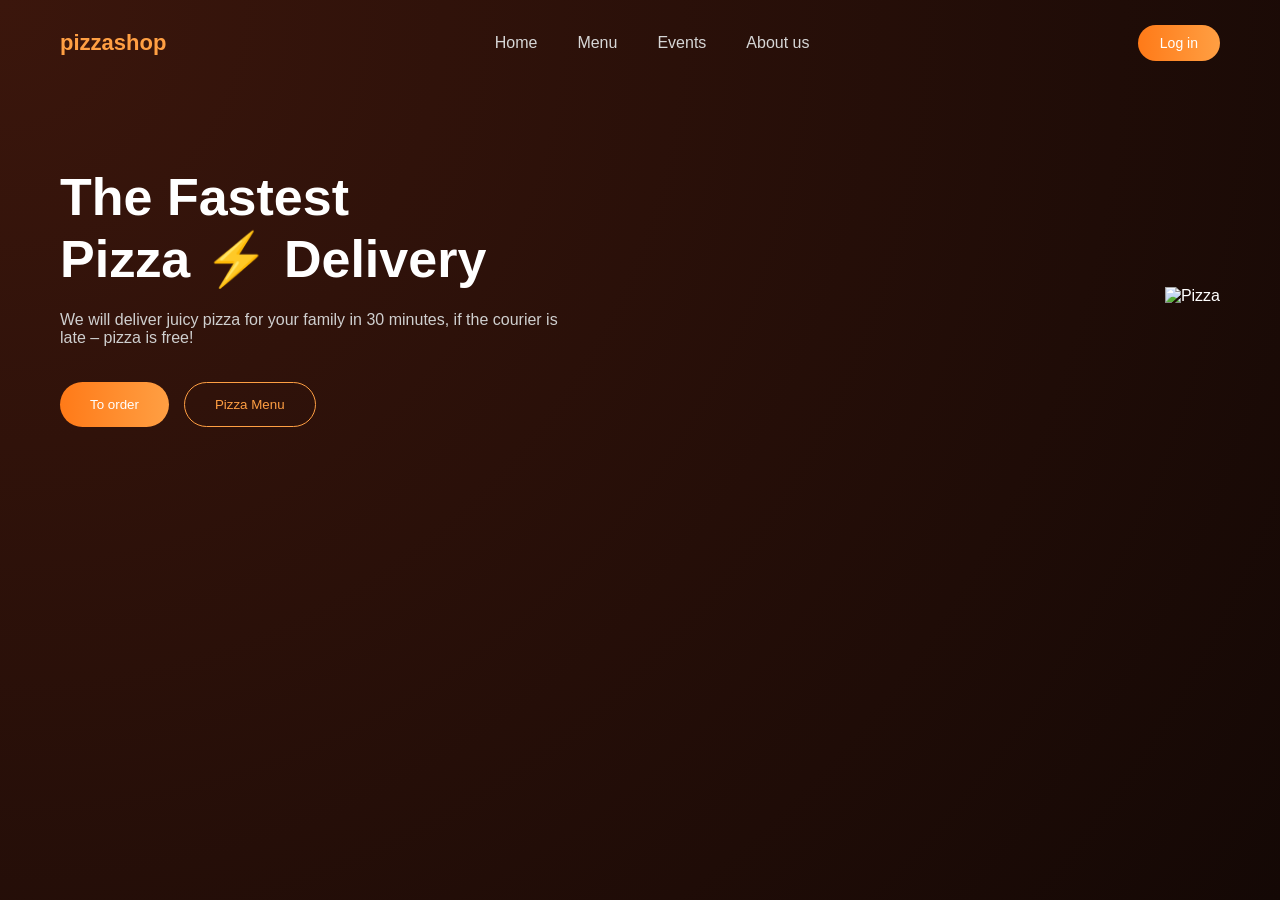
==== index.html @ 319fbbe8 "сделал" ====
<!DOCTYPE html>
<html lang="en">
<head>
    <meta charset="UTF-8">
    <meta name="viewport" content="width=device-width, initial-scale=1.0">
    <title>Document</title>
    <link rel="stylesheet" href="style.css">
</head>
<body>

<header class="header">
  <div class="logo">pizzashop</div>

  <nav class="nav">
    <a href="#">Home</a>
    <a href="#">Menu</a>
    <a href="#">Events</a>
    <a href="#">About us</a>
  </nav>

  <button class="login-btn">Log in</button>
</header>

<section class="hero">
  <div class="hero-text">
    <h1>The Fastest<br>Pizza ⚡ Delivery</h1>
    <p>
      We will deliver juicy pizza for your family in 30 minutes,
      if the courier is late – pizza is free!
    </p>

    <div class="buttons">
      <button class="order-btn">To order</button>
      <button class="menu-btn">Pizza Menu</button>
    </div>
  </div>

  <div class="hero-image">
    <img src="photos/pngtree-pizza-png-image_15719089.png" alt="Pizza">
  </div>
</section>

</body>
</html>
---- style.css ----
@charset "UTF-8";
* {
  margin: 0;
  padding: 0;
  box-sizing: border-box;
  font-family: Arial, sans-serif;
}

body {
  background: radial-gradient(circle at top left, #3b160c, #140805);
  color: #fff;
  min-height: 100vh;
}

/* HEADER */
.header {
  display: flex;
  align-items: center;
  justify-content: space-between;
  padding: 25px 60px;
}

.logo {
  font-size: 22px;
  font-weight: bold;
  color: #ff9f43;
}

.nav {
  display: flex;
  gap: 40px;
}

.nav a {
  text-decoration: none;
  color: #d6d6d6;
  font-size: 16px;
  position: relative;
  transition: color 0.3s ease;
}

/* 🔥 АНИМАЦИЯ НА ХОВЕР */
.nav a::after {
  content: "";
  position: absolute;
  left: 0;
  bottom: -6px;
  width: 0;
  height: 2px;
  background: #ff9f43;
  transition: width 0.3s ease;
}

.nav a:hover {
  color: #ff9f43;
}

.nav a:hover::after {
  width: 100%;
}

.login-btn {
  background: linear-gradient(90deg, #ff7a18, #ff9f43);
  border: none;
  padding: 10px 22px;
  border-radius: 20px;
  color: #fff;
  cursor: pointer;
  font-size: 14px;
  transition: transform 0.2s ease;
}

.login-btn:hover {
  transform: scale(1.05);
}

/* HERO */
.hero {
  display: flex;
  align-items: center;
  justify-content: space-between;
  padding: 80px 60px;
}

.hero-text {
  max-width: 500px;
}

.hero-text h1 {
  font-size: 52px;
  line-height: 1.2;
  margin-bottom: 20px;
}

.hero-text p {
  font-size: 16px;
  color: #cfcfcf;
  margin-bottom: 35px;
}

.buttons {
  display: flex;
  gap: 15px;
}

.order-btn {
  background: linear-gradient(90deg, #ff7a18, #ff9f43);
  border: none;
  padding: 14px 30px;
  border-radius: 25px;
  color: #fff;
  cursor: pointer;
}

.menu-btn {
  background: transparent;
  border: 1px solid #ff9f43;
  padding: 14px 30px;
  border-radius: 25px;
  color: #ff9f43;
  cursor: pointer;
}

.hero-image img {
  width: 420px;
}/*# sourceMappingURL=style.css.map */
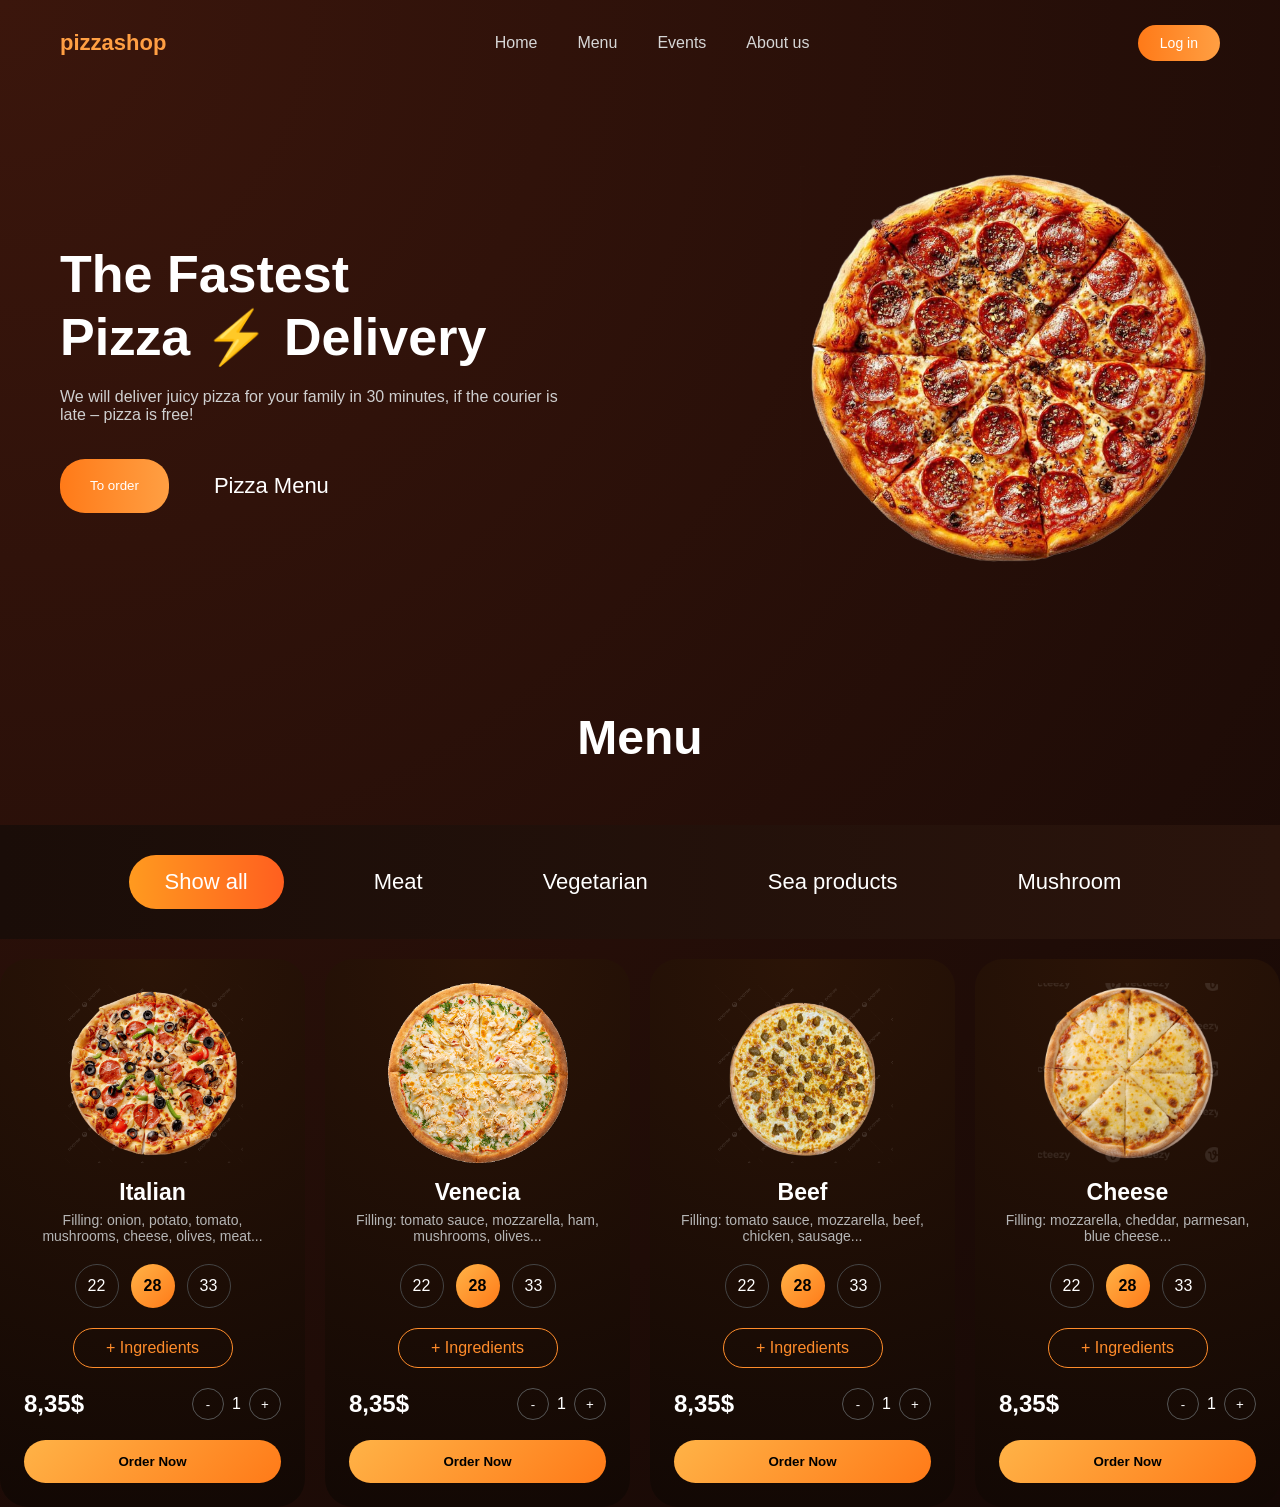
==== commit 6d5d49a0: "Initial commit" ====
--- a/index.html
+++ b/index.html
@@ -36,8 +36,134 @@
   </div>
 
   <div class="hero-image">
-    <img src="photos/pngtree-pizza-png-image_15719089.png" alt="Pizza">
+    <img src="/photos/pizza.svg" alt="Pizza">
   </div>
+</section>
+
+<section class="block1">
+<h1 class="menu-title">Menu</h1>
+
+<div class="hyperlinks">
+  <h1 class="menu-btn active">Show all</h1>
+  <h1 class="menu-btn">Meat</h1>
+  <h1 class="menu-btn">Vegetarian</h1>
+  <h1 class="menu-btn">Sea products</h1>
+  <h1 class="menu-btn">Mushroom</h1>
+</div>
+
+    
+    <div class="cards">
+
+    <div class="card1">
+        <img src="/photos/italian.pizza.png">
+
+        <h1 class="title1">Italian</h1>
+        <p class="desc1">Filling: onion, potato, tomato, mushrooms, cheese, olives, meat...</p>
+
+    <div class="sizes1">
+        <div class="size1">22</div>
+        <div class="size active1">28</div>
+        <div class="size1">33</div>
+    </div>
+
+    <div class="ingredients1">+ Ingredients</div>
+
+    <div class="price1">
+        <span class="amount1">8,35$</span>
+
+        <div class="counter1">
+            <button>-</button>
+            <span>1</span>
+            <button>+</button>
+        </div>
+    </div>
+
+    <button class="order1">Order Now</button>
+    </div>
+
+        <div class="card2">
+        <img src="/photos/venecia.pizza.png">
+
+        <h1 class="title2">Venecia</h1>
+        <p class="desc2">Filling: tomato sauce, mozzarella, ham, mushrooms, olives...</p>
+
+    <div class="sizes2">
+        <div class="size2">22</div>
+        <div class="size active2">28</div>
+        <div class="size2">33</div>
+    </div>
+
+    <div class="ingredients2">+ Ingredients</div>
+
+    <div class="price2">
+        <span class="amount2">8,35$</span>
+
+        <div class="counter2">
+            <button>-</button>
+            <span>1</span>
+            <button>+</button>
+        </div>
+    </div>
+
+    <button class="order2">Order Now</button>
+    </div>
+
+    <div class="card3">
+        <img src="/photos/beef.pizza.png">
+
+        <h1 class="title3">Beef</h1>
+        <p class="desc3">Filling: tomato sauce, mozzarella, beef, chicken, sausage...</p>
+
+    <div class="sizes3">
+        <div class="size3">22</div>
+        <div class="size active3">28</div>
+        <div class="size3">33</div>
+    </div>
+
+    <div class="ingredients3">+ Ingredients</div>
+
+    <div class="price3">
+        <span class="amount3">8,35$</span>
+
+        <div class="counter3">
+            <button>-</button>
+            <span>1</span>
+            <button>+</button>
+        </div>
+    </div>
+
+    <button class="order3">Order Now</button>
+    </div>
+
+        <div class="card4">
+        <img src="/photos/cheese.pizza.png">
+
+        <h1 class="title4">Cheese</h1>
+        <p class="desc4">Filling: mozzarella, cheddar, parmesan, blue cheese...</p>
+
+    <div class="sizes4">
+        <div class="size4">22</div>
+        <div class="size active4">28</div>
+        <div class="size4">33</div>
+    </div>
+
+    <div class="ingredients4">+ Ingredients</div>
+
+    <div class="price4">
+        <span class="amount4">8,35$</span>
+
+        <div class="counter4">
+            <button>-</button>
+            <span>1</span>
+            <button>+</button>
+        </div>
+    </div>
+
+    <button class="order4">Order Now</button>
+    </div> 
+
+    </div>
+    
 </section>
 
 </body>
--- a/style.css
+++ b/style.css
@@ -12,7 +12,6 @@
   min-height: 100vh;
 }
 
-/* HEADER */
 .header {
   display: flex;
   align-items: center;
@@ -39,7 +38,6 @@
   transition: color 0.3s ease;
 }
 
-/* 🔥 АНИМАЦИЯ НА ХОВЕР */
 .nav a::after {
   content: "";
   position: absolute;
@@ -74,7 +72,6 @@
   transform: scale(1.05);
 }
 
-/* HERO */
 .hero {
   display: flex;
   align-items: center;
@@ -123,4 +120,449 @@
 
 .hero-image img {
   width: 420px;
+}
+
+.block1 {
+  display: flex;
+  flex-direction: column;
+  gap: 20px;
+}
+
+body {
+  margin: 0;
+  background-color: #0f0a07;
+  font-family: Arial, sans-serif;
+}
+
+.menu-title {
+  text-align: center;
+  color: white;
+  font-size: 48px;
+  margin: 40px 0;
+}
+
+.hyperlinks {
+  display: flex;
+  justify-content: center;
+  align-items: center;
+  gap: 60px;
+  padding: 30px 40px;
+  background: linear-gradient(90deg, #1a0d08, #2a140c);
+}
+
+.menu-btn {
+  font-size: 22px;
+  font-weight: 400;
+  color: white;
+  cursor: pointer;
+  transition: color 0.3s ease;
+  background: none; /* важно убрать фон и рамки */
+  border: none; /* убрать обводку */
+}
+
+.menu-btn:hover {
+  color: #ff8c1a;
+}
+
+.menu-btn.active {
+  padding: 14px 36px;
+  border-radius: 30px;
+  background: linear-gradient(90deg, #ff9a1f, #ff5f1f);
+  color: white;
+  font-weight: 500;
+}
+
+.menu-btn.active:hover {
+  color: white;
+  filter: brightness(1.1);
+}
+
+.cards {
+  display: flex;
+  gap: 20px;
+  justify-content: space-between;
+}
+
+.card1 {
+  width: 340px;
+  padding: 24px;
+  border-radius: 28px;
+  background: radial-gradient(circle at top, #2b1407, #120804);
+  color: #fff;
+  display: flex;
+  flex-direction: column;
+  align-items: center;
+  font-family: sans-serif;
+}
+.card1 img {
+  width: 180px;
+  margin-bottom: 16px;
+}
+.card1 .title1 {
+  font-size: 23px;
+  margin-bottom: 6px;
+}
+.card1 .desc1 {
+  font-size: 14px;
+  color: #b5b5b5;
+  text-align: center;
+  margin-bottom: 20px;
+}
+.card1 .sizes1 {
+  display: flex;
+  gap: 12px;
+  margin-bottom: 20px;
+}
+.card1 .sizes1 .size1 {
+  width: 44px;
+  height: 44px;
+  border-radius: 50%;
+  border: 1px solid #444;
+  display: flex;
+  align-items: center;
+  justify-content: center;
+}
+.card1 .sizes1 .active1 {
+  background: linear-gradient(135deg, #ffb347, #ff7a18);
+  display: flex;
+  align-items: center;
+  justify-content: center;
+  color: #000;
+  width: 44px;
+  height: 44px;
+  border-radius: 50%;
+  border: none;
+  font-weight: 600;
+}
+.card1 .ingredients1 {
+  width: 160px;
+  padding: 10px 0;
+  border: 1px solid #ff8c2b;
+  border-radius: 22px;
+  color: #ff8c2b;
+  text-align: center;
+  margin-bottom: 20px;
+}
+.card1 .price1 {
+  width: 100%;
+  display: flex;
+  justify-content: space-between;
+  align-items: center;
+  margin-bottom: 20px;
+}
+.card1 .price1 .amount1 {
+  font-size: 24px;
+  font-weight: 600;
+}
+.card1 .price1 .counter1 {
+  display: flex;
+  align-items: center;
+  gap: 8px;
+}
+.card1 .price1 .counter1 button {
+  width: 32px;
+  height: 32px;
+  border-radius: 50%;
+  background: none;
+  border: 1px solid #555;
+  color: #fff;
+  cursor: pointer;
+}
+.card1 .order1 {
+  width: 100%;
+  padding: 14px 0;
+  border-radius: 26px;
+  border: none;
+  background: linear-gradient(135deg, #ffb347, #ff7a18);
+  color: #000;
+  font-weight: 600;
+  cursor: pointer;
+}
+
+.card2 {
+  width: 340px;
+  padding: 24px;
+  border-radius: 28px;
+  background: radial-gradient(circle at top, #2b1407, #120804);
+  color: #fff;
+  display: flex;
+  flex-direction: column;
+  align-items: center;
+  font-family: sans-serif;
+}
+.card2 img {
+  width: 180px;
+  margin-bottom: 16px;
+}
+.card2 .title2 {
+  font-size: 23px;
+  margin-bottom: 6px;
+}
+.card2 .desc2 {
+  font-size: 14px;
+  color: #b5b5b5;
+  text-align: center;
+  margin-bottom: 20px;
+}
+.card2 .sizes2 {
+  display: flex;
+  gap: 12px;
+  margin-bottom: 20px;
+}
+.card2 .sizes2 .size2 {
+  width: 44px;
+  height: 44px;
+  border-radius: 50%;
+  border: 1px solid #444;
+  display: flex;
+  align-items: center;
+  justify-content: center;
+}
+.card2 .sizes2 .active2 {
+  background: linear-gradient(135deg, #ffb347, #ff7a18);
+  display: flex;
+  align-items: center;
+  justify-content: center;
+  color: #000;
+  width: 44px;
+  height: 44px;
+  border-radius: 50%;
+  border: none;
+  font-weight: 600;
+}
+.card2 .ingredients2 {
+  width: 160px;
+  padding: 10px 0;
+  border: 1px solid #ff8c2b;
+  border-radius: 22px;
+  color: #ff8c2b;
+  text-align: center;
+  margin-bottom: 20px;
+}
+.card2 .price2 {
+  width: 100%;
+  display: flex;
+  justify-content: space-between;
+  align-items: center;
+  margin-bottom: 20px;
+}
+.card2 .price2 .amount2 {
+  font-size: 24px;
+  font-weight: 600;
+}
+.card2 .price2 .counter2 {
+  display: flex;
+  align-items: center;
+  gap: 8px;
+}
+.card2 .price2 .counter2 button {
+  width: 32px;
+  height: 32px;
+  border-radius: 50%;
+  background: none;
+  border: 1px solid #555;
+  color: #fff;
+  cursor: pointer;
+}
+.card2 .order2 {
+  width: 100%;
+  padding: 14px 0;
+  border-radius: 26px;
+  border: none;
+  background: linear-gradient(135deg, #ffb347, #ff7a18);
+  color: #000;
+  font-weight: 600;
+  cursor: pointer;
+}
+
+.card3 {
+  width: 340px;
+  padding: 24px;
+  border-radius: 28px;
+  background: radial-gradient(circle at top, #2b1407, #120804);
+  color: #fff;
+  display: flex;
+  flex-direction: column;
+  align-items: center;
+  font-family: sans-serif;
+}
+.card3 img {
+  width: 180px;
+  margin-bottom: 16px;
+}
+.card3 .title3 {
+  font-size: 23px;
+  margin-bottom: 6px;
+}
+.card3 .desc3 {
+  font-size: 14px;
+  color: #b5b5b5;
+  text-align: center;
+  margin-bottom: 20px;
+}
+.card3 .sizes3 {
+  display: flex;
+  gap: 12px;
+  margin-bottom: 20px;
+}
+.card3 .sizes3 .size3 {
+  width: 44px;
+  height: 44px;
+  border-radius: 50%;
+  border: 1px solid #444;
+  display: flex;
+  align-items: center;
+  justify-content: center;
+}
+.card3 .sizes3 .active3 {
+  background: linear-gradient(135deg, #ffb347, #ff7a18);
+  display: flex;
+  align-items: center;
+  justify-content: center;
+  color: #000;
+  width: 44px;
+  height: 44px;
+  border-radius: 50%;
+  border: none;
+  font-weight: 600;
+}
+.card3 .ingredients3 {
+  width: 160px;
+  padding: 10px 0;
+  border: 1px solid #ff8c2b;
+  border-radius: 22px;
+  color: #ff8c2b;
+  text-align: center;
+  margin-bottom: 20px;
+}
+.card3 .price3 {
+  width: 100%;
+  display: flex;
+  justify-content: space-between;
+  align-items: center;
+  margin-bottom: 20px;
+}
+.card3 .price3 .amount3 {
+  font-size: 24px;
+  font-weight: 600;
+}
+.card3 .price3 .counter3 {
+  display: flex;
+  align-items: center;
+  gap: 8px;
+}
+.card3 .price3 .counter3 button {
+  width: 32px;
+  height: 32px;
+  border-radius: 50%;
+  background: none;
+  border: 1px solid #555;
+  color: #fff;
+  cursor: pointer;
+}
+.card3 .order3 {
+  width: 100%;
+  padding: 14px 0;
+  border-radius: 26px;
+  border: none;
+  background: linear-gradient(135deg, #ffb347, #ff7a18);
+  color: #000;
+  font-weight: 600;
+  cursor: pointer;
+}
+
+.card4 {
+  width: 340px;
+  padding: 24px;
+  border-radius: 28px;
+  background: radial-gradient(circle at top, #2b1407, #120804);
+  color: #fff;
+  display: flex;
+  flex-direction: column;
+  align-items: center;
+  font-family: sans-serif;
+}
+.card4 img {
+  width: 180px;
+  margin-bottom: 16px;
+}
+.card4 .title4 {
+  font-size: 23px;
+  margin-bottom: 6px;
+}
+.card4 .desc4 {
+  font-size: 14px;
+  color: #b5b5b5;
+  text-align: center;
+  margin-bottom: 20px;
+}
+.card4 .sizes4 {
+  display: flex;
+  gap: 12px;
+  margin-bottom: 20px;
+}
+.card4 .sizes4 .size4 {
+  width: 44px;
+  height: 44px;
+  border-radius: 50%;
+  border: 1px solid #444;
+  display: flex;
+  align-items: center;
+  justify-content: center;
+}
+.card4 .sizes4 .active4 {
+  background: linear-gradient(135deg, #ffb347, #ff7a18);
+  display: flex;
+  align-items: center;
+  justify-content: center;
+  color: #000;
+  width: 44px;
+  height: 44px;
+  border-radius: 50%;
+  border: none;
+  font-weight: 600;
+}
+.card4 .ingredients4 {
+  width: 160px;
+  padding: 10px 0;
+  border: 1px solid #ff8c2b;
+  border-radius: 22px;
+  color: #ff8c2b;
+  text-align: center;
+  margin-bottom: 20px;
+}
+.card4 .price4 {
+  width: 100%;
+  display: flex;
+  justify-content: space-between;
+  align-items: center;
+  margin-bottom: 20px;
+}
+.card4 .price4 .amount4 {
+  font-size: 24px;
+  font-weight: 600;
+}
+.card4 .price4 .counter4 {
+  display: flex;
+  align-items: center;
+  gap: 8px;
+}
+.card4 .price4 .counter4 button {
+  width: 32px;
+  height: 32px;
+  border-radius: 50%;
+  background: none;
+  border: 1px solid #555;
+  color: #fff;
+  cursor: pointer;
+}
+.card4 .order4 {
+  width: 100%;
+  padding: 14px 0;
+  border-radius: 26px;
+  border: none;
+  background: linear-gradient(135deg, #ffb347, #ff7a18);
+  color: #000;
+  font-weight: 600;
+  cursor: pointer;
 }/*# sourceMappingURL=style.css.map */
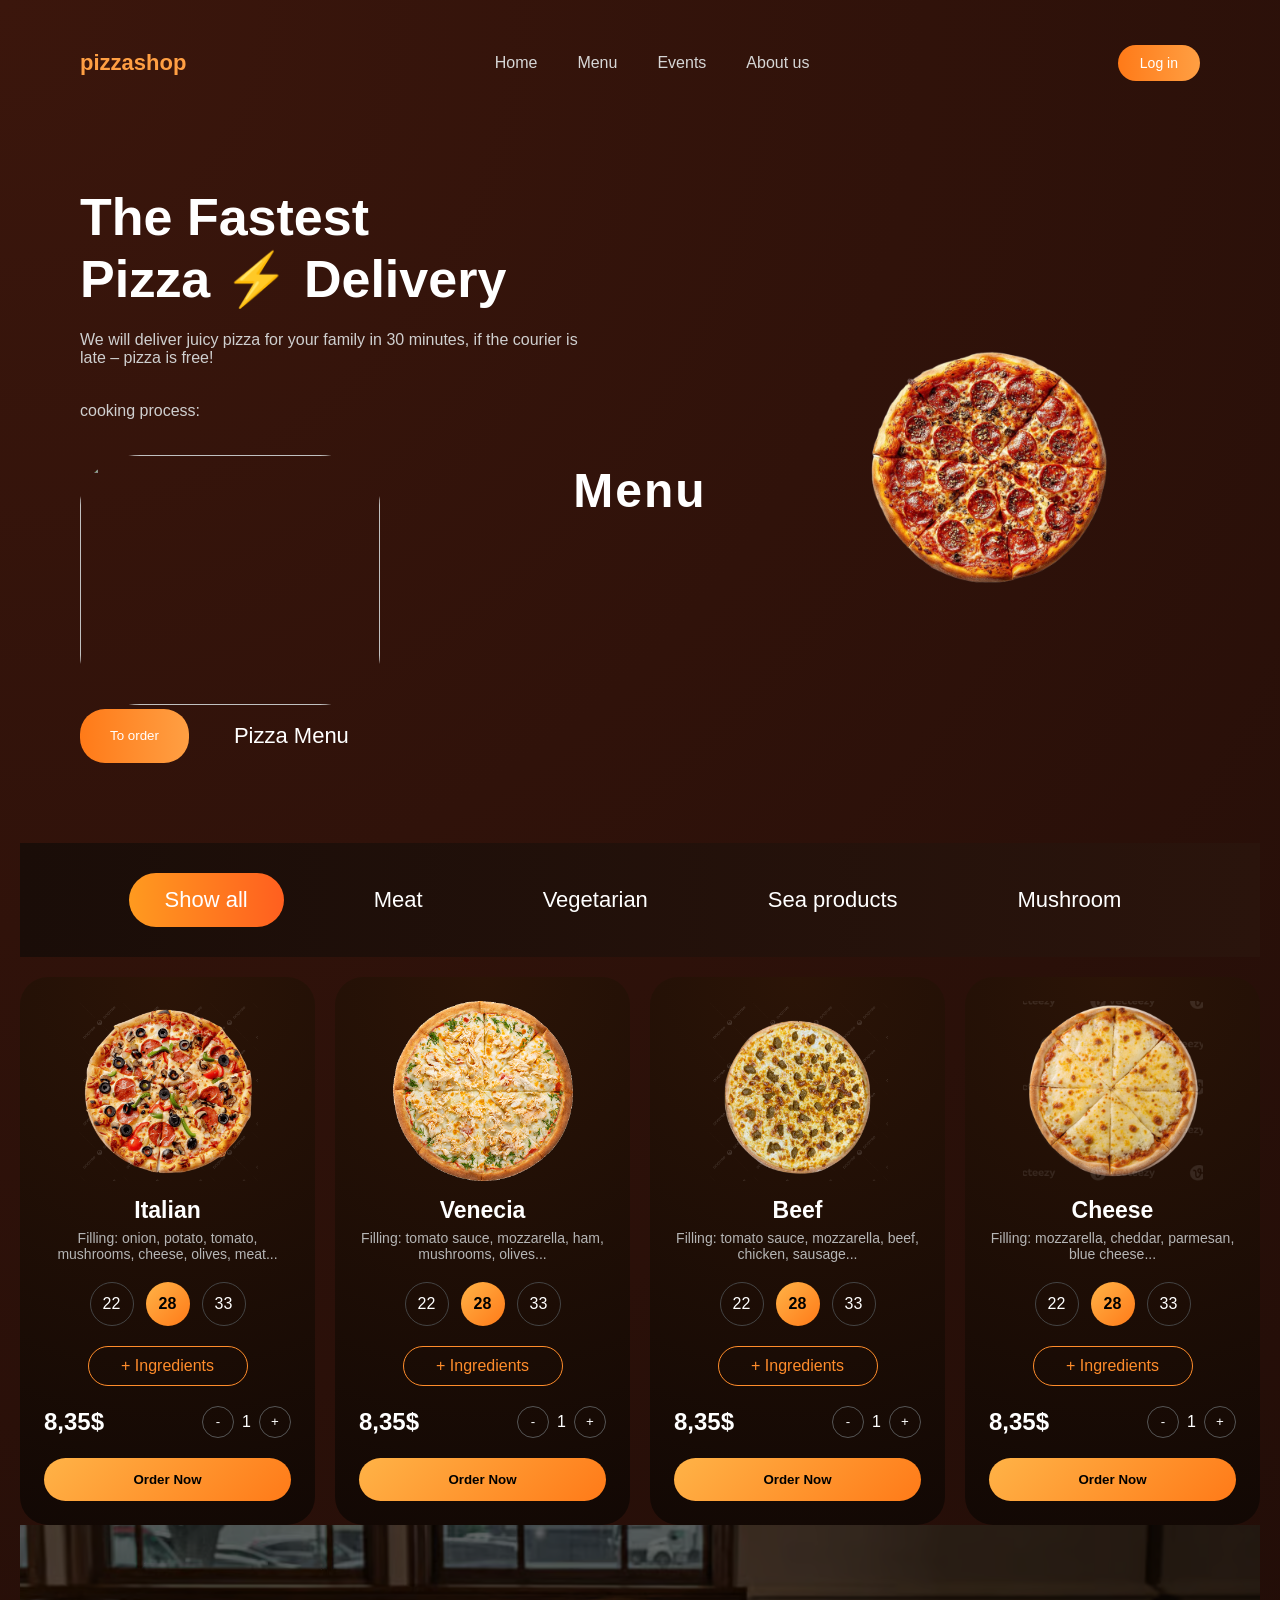
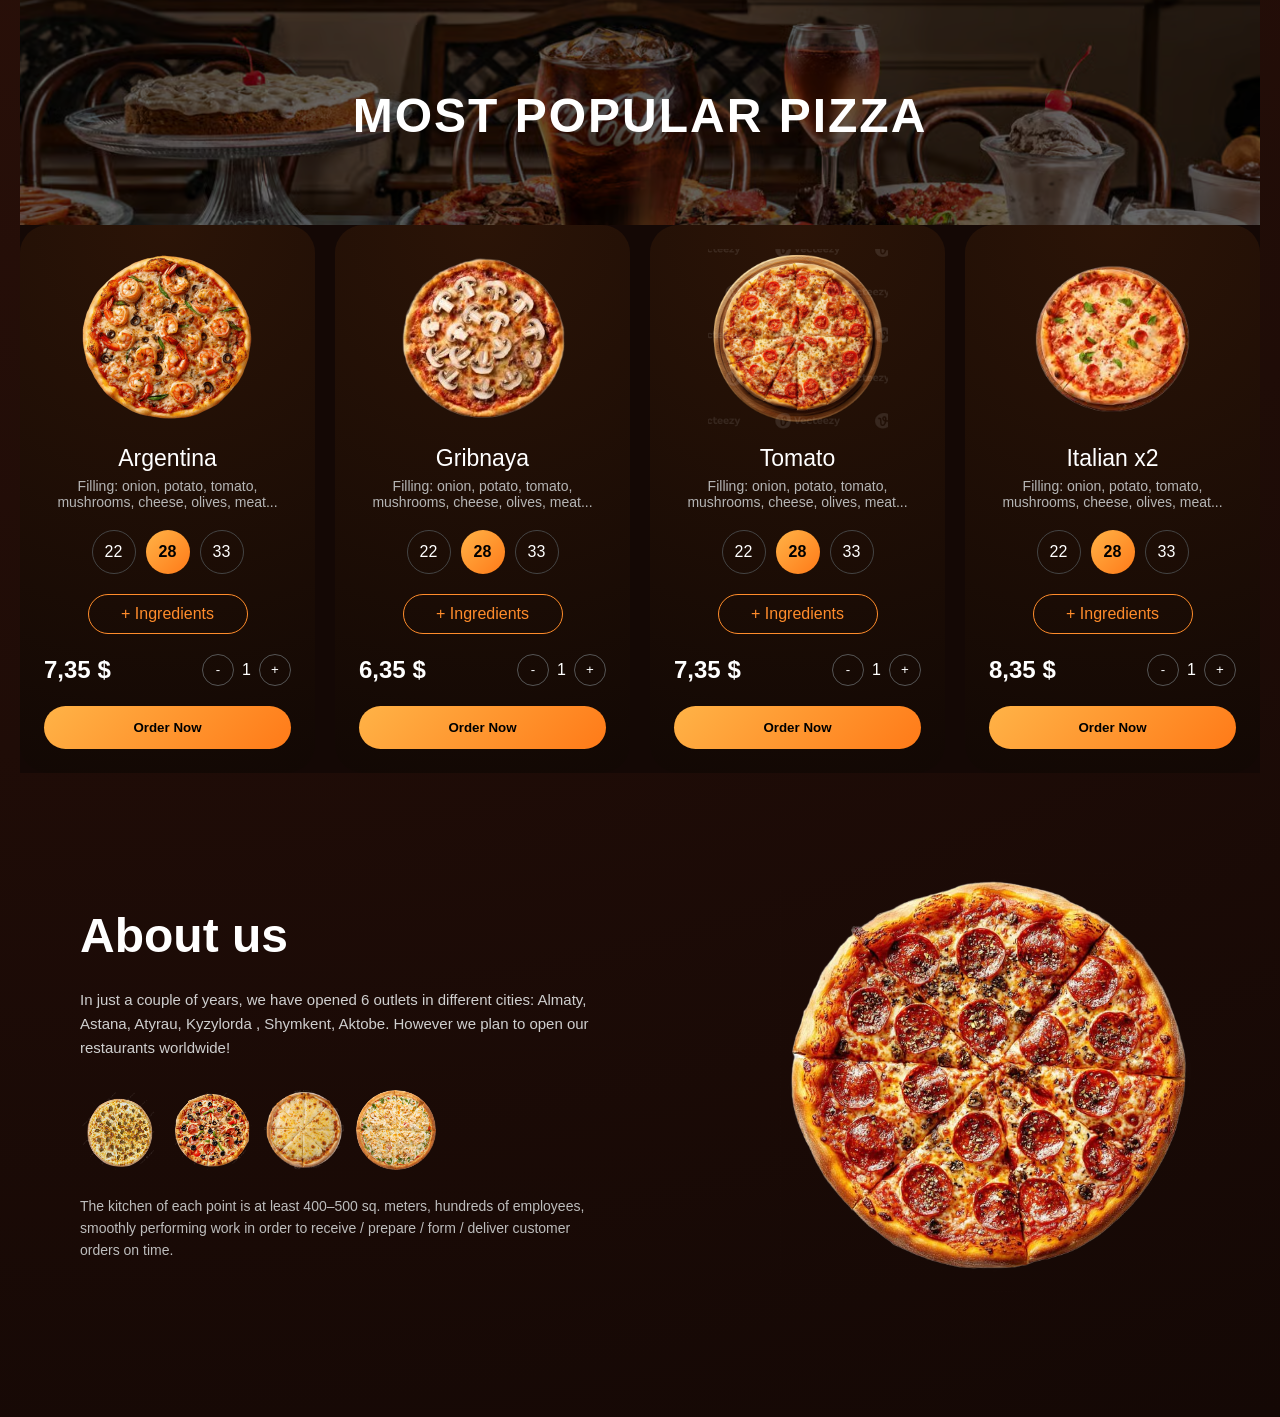
==== commit b670168e: "вроде все" ====
--- a/index.html
+++ b/index.html
@@ -3,7 +3,7 @@
 <head>
     <meta charset="UTF-8">
     <meta name="viewport" content="width=device-width, initial-scale=1.0">
-    <title>Document</title>
+    <title>Pizza Shop</title>
     <link rel="stylesheet" href="style.css">
 </head>
 <body>
@@ -29,6 +29,11 @@
       if the courier is late – pizza is free!
     </p>
 
+    <p>
+      cooking process:
+    </p>
+    <img src="https://c.stocksy.com/a/I3m400/z9/1138028.jpg" alt="">
+
     <div class="buttons">
       <button class="order-btn">To order</button>
       <button class="menu-btn">Pizza Menu</button>
@@ -36,135 +41,261 @@
   </div>
 
   <div class="hero-image">
-    <img src="/photos/pizza.svg" alt="Pizza">
+    <img src="photos/pizza.svg" alt="Pizza">
   </div>
 </section>
 
 <section class="block1">
-<h1 class="menu-title">Menu</h1>
-
-<div class="hyperlinks">
-  <h1 class="menu-btn active">Show all</h1>
-  <h1 class="menu-btn">Meat</h1>
-  <h1 class="menu-btn">Vegetarian</h1>
-  <h1 class="menu-btn">Sea products</h1>
-  <h1 class="menu-btn">Mushroom</h1>
-</div>
+  <h1 class="menu-title">Menu</h1>
+
+  <div class="hyperlinks">
+    <h1 class="menu-btn active">Show all</h1>
+    <h1 class="menu-btn">Meat</h1>
+    <h1 class="menu-btn">Vegetarian</h1>
+    <h1 class="menu-btn">Sea products</h1>
+    <h1 class="menu-btn">Mushroom</h1>
+  </div>
+
+  <div class="cards">
+
+    <div class="card1">
+      <img src="photos/italian.pizza.png" alt="Italian Pizza">
+      <h1 class="title1">Italian</h1>
+      <p class="desc1">Filling: onion, potato, tomato, mushrooms, cheese, olives, meat...</p>
+
+      <div class="sizes1">
+        <div class="size1">22</div>
+        <div class="size1 active1">28</div>
+        <div class="size1">33</div>
+      </div>
+
+      <div class="ingredients1">+ Ingredients</div>
+
+      <div class="price1">
+        <span class="amount1">8,35$</span>
+        <div class="counter1">
+          <button>-</button>
+          <span>1</span>
+          <button>+</button>
+        </div>
+      </div>
+
+      <button class="order1">Order Now</button>
+    </div>
+
+    <div class="card2">
+      <img src="photos/venecia.pizza.png" alt="Venecia Pizza">
+      <h1 class="title2">Venecia</h1>
+      <p class="desc2">Filling: tomato sauce, mozzarella, ham, mushrooms, olives...</p>
+
+      <div class="sizes2">
+        <div class="size2">22</div>
+        <div class="size2 active2">28</div>
+        <div class="size2">33</div>
+      </div>
+
+      <div class="ingredients2">+ Ingredients</div>
+
+      <div class="price2">
+        <span class="amount2">8,35$</span>
+        <div class="counter2">
+          <button>-</button>
+          <span>1</span>
+          <button>+</button>
+        </div>
+      </div>
+
+      <button class="order2">Order Now</button>
+    </div>
+
+    <div class="card3">
+      <img src="photos/beef.pizza.png" alt="Beef Pizza">
+      <h1 class="title3">Beef</h1>
+      <p class="desc3">Filling: tomato sauce, mozzarella, beef, chicken, sausage...</p>
+
+      <div class="sizes3">
+        <div class="size3">22</div>
+        <div class="size3 active3">28</div>
+        <div class="size3">33</div>
+      </div>
+
+      <div class="ingredients3">+ Ingredients</div>
+
+      <div class="price3">
+        <span class="amount3">8,35$</span>
+        <div class="counter3">
+          <button>-</button>
+          <span>1</span>
+          <button>+</button>
+        </div>
+      </div>
+
+      <button class="order3">Order Now</button>
+    </div>
+
+    <div class="card4">
+      <img src="photos/cheese.pizza.png" alt="Cheese Pizza">
+      <h1 class="title4">Cheese</h1>
+      <p class="desc4">Filling: mozzarella, cheddar, parmesan, blue cheese...</p>
+
+      <div class="sizes4">
+        <div class="size4">22</div>
+        <div class="size4 active4">28</div>
+        <div class="size4">33</div>
+      </div>
+
+      <div class="ingredients4">+ Ingredients</div>
+
+      <div class="price4">
+        <span class="amount4">8,35$</span>
+        <div class="counter4">
+          <button>-</button>
+          <span>1</span>
+          <button>+</button>
+        </div>
+      </div>
+
+      <button class="order4">Order Now</button>
+    </div>
+
+  </div>
+</section>
+
+
+<section class="menu-section">
+  <div class="menu-header">
+    <img src="photos/2ed23fa0-6f60-4e09-9d28-fa8028e66359.avif" alt="Most popular pizza">
+    <h2 class="menu-title">MOST POPULAR PIZZA</h2>
+  </div>
+  <div class="cards">
+    <div class="card">
+      <img src="photos/pngtree-seafood-pizza-with-fresh-shrimp-and-savory-seasoning-png-image_15041647 1.png" alt="Argentina Pizza">
+      <div class="title">Argentina</div>
+      <div class="desc">Filling: onion, potato, tomato, mushrooms, cheese, olives, meat...</div>
+      <div class="sizes">
+        <div class="size">22</div>
+        <div class="size active">28</div>
+        <div class="size">33</div>
+      </div>
+      <div class="ingredients">+ Ingredients</div>
+      <div class="price">
+        <div class="amount">7,35 $</div>
+        <div class="counter">
+          <button>-</button>
+          <span>1</span>
+          <button>+</button>
+        </div>
+      </div>
+      <button class="order">Order Now</button>
+    </div>
+
+    <div class="card">
+      <img src="photos/Без названия (1) 1 (2).png" alt="Gribnaya Pizza">
+      <div class="title">Gribnaya</div>
+      <div class="desc">Filling: onion, potato, tomato, mushrooms, cheese, olives, meat...</div>
+      <div class="sizes">
+        <div class="size">22</div>
+        <div class="size active">28</div>
+        <div class="size">33</div>
+      </div>
+      <div class="ingredients">+ Ingredients</div>
+      <div class="price">
+        <div class="amount">6,35 $</div>
+        <div class="counter">
+          <button>-</button>
+          <span>1</span>
+          <button>+</button>
+        </div>
+      </div>
+      <button class="order">Order Now</button>
+    </div>
+
+    <div class="card">
+      <img src="photos/aerial-view-of-a-giant-pizza-topped-with-fresh-tomatoes-and-melted-cheese-png.webp" alt="Tomato Pizza">
+      <div class="title">Tomato</div>
+      <div class="desc">Filling: onion, potato, tomato, mushrooms, cheese, olives, meat...</div>
+      <div class="sizes">
+        <div class="size">22</div>
+        <div class="size active">28</div>
+        <div class="size">33</div>
+      </div>
+      <div class="ingredients">+ Ingredients</div>
+      <div class="price">
+        <div class="amount">7,35 $</div>
+        <div class="counter">
+          <button>-</button>
+          <span>1</span>
+          <button>+</button>
+        </div>
+      </div>
+      <button class="order">Order Now</button>
+    </div>
+
+    <div class="card">
+      <img src="photos/images (1) 1.png" alt="Italian Pizza">
+      <div class="title">Italian x2</div>
+      <div class="desc">Filling: onion, potato, tomato, mushrooms, cheese, olives, meat...</div>
+      <div class="sizes">
+        <div class="size">22</div>
+        <div class="size active">28</div>
+        <div class="size">33</div>
+      </div>
+      <div class="ingredients">+ Ingredients</div>
+      <div class="price">
+        <div class="amount">8,35 $</div>
+        <div class="counter">
+          <button>-</button>
+          <span>1</span>
+          <button>+</button>
+        </div>
+      </div>
+      <button class="order">Order Now</button>
+    </div>
+
 
     
-    <div class="cards">
-
-    <div class="card1">
-        <img src="/photos/italian.pizza.png">
-
-        <h1 class="title1">Italian</h1>
-        <p class="desc1">Filling: onion, potato, tomato, mushrooms, cheese, olives, meat...</p>
-
-    <div class="sizes1">
-        <div class="size1">22</div>
-        <div class="size active1">28</div>
-        <div class="size1">33</div>
-    </div>
-
-    <div class="ingredients1">+ Ingredients</div>
-
-    <div class="price1">
-        <span class="amount1">8,35$</span>
-
-        <div class="counter1">
-            <button>-</button>
-            <span>1</span>
-            <button>+</button>
-        </div>
-    </div>
-
-    <button class="order1">Order Now</button>
-    </div>
-
-        <div class="card2">
-        <img src="/photos/venecia.pizza.png">
-
-        <h1 class="title2">Venecia</h1>
-        <p class="desc2">Filling: tomato sauce, mozzarella, ham, mushrooms, olives...</p>
-
-    <div class="sizes2">
-        <div class="size2">22</div>
-        <div class="size active2">28</div>
-        <div class="size2">33</div>
-    </div>
-
-    <div class="ingredients2">+ Ingredients</div>
-
-    <div class="price2">
-        <span class="amount2">8,35$</span>
-
-        <div class="counter2">
-            <button>-</button>
-            <span>1</span>
-            <button>+</button>
-        </div>
-    </div>
-
-    <button class="order2">Order Now</button>
-    </div>
-
-    <div class="card3">
-        <img src="/photos/beef.pizza.png">
-
-        <h1 class="title3">Beef</h1>
-        <p class="desc3">Filling: tomato sauce, mozzarella, beef, chicken, sausage...</p>
-
-    <div class="sizes3">
-        <div class="size3">22</div>
-        <div class="size active3">28</div>
-        <div class="size3">33</div>
-    </div>
-
-    <div class="ingredients3">+ Ingredients</div>
-
-    <div class="price3">
-        <span class="amount3">8,35$</span>
-
-        <div class="counter3">
-            <button>-</button>
-            <span>1</span>
-            <button>+</button>
-        </div>
-    </div>
-
-    <button class="order3">Order Now</button>
-    </div>
-
-        <div class="card4">
-        <img src="/photos/cheese.pizza.png">
-
-        <h1 class="title4">Cheese</h1>
-        <p class="desc4">Filling: mozzarella, cheddar, parmesan, blue cheese...</p>
-
-    <div class="sizes4">
-        <div class="size4">22</div>
-        <div class="size active4">28</div>
-        <div class="size4">33</div>
-    </div>
-
-    <div class="ingredients4">+ Ingredients</div>
-
-    <div class="price4">
-        <span class="amount4">8,35$</span>
-
-        <div class="counter4">
-            <button>-</button>
-            <span>1</span>
-            <button>+</button>
-        </div>
-    </div>
-
-    <button class="order4">Order Now</button>
-    </div> 
-
-    </div>
-    
+
+  </div>
 </section>
 
+
+
+
+
+<section class="about">
+  <div class="about-content">
+
+    <div class="about-text">
+      <h2>About us</h2>
+
+      <p class="about-desc">
+        In just a couple of years, we have opened 6 outlets
+        in different cities: Almaty, Astana, Atyrau, Kyzylorda
+        , Shymkent, Aktobe. However we plan to open our 
+        restaurants worldwide!
+      </p>
+
+      <div class="about-pizzas">
+        <img src="photos/beef.pizza.png" alt="pizza">
+        <img src="photos/italian.pizza.png" alt="pizza">
+        <img src="photos/cheese.pizza.png" alt="pizza">
+        <img src="photos/venecia.pizza.png" alt="pizza">
+      </div>
+
+      <p class="about-small">
+        The kitchen of each point is at least 400–500 sq. meters,
+        hundreds of employees, smoothly performing work in order
+        to receive / prepare / form / deliver customer orders on time.
+      </p>
+    </div>
+
+    <div class="about-image">
+      <img src="photos/pizza.svg" alt="Pizza">
+    </div>
+
+  </div>
+</section>
+
+
 </body>
-</html>+</html>
--- a/style.css
+++ b/style.css
@@ -79,6 +79,12 @@
   padding: 80px 60px;
 }
 
+.hero img {
+  height: 250px;
+  width: 300px;
+  border-radius: 20%;
+}
+
 .hero-text {
   max-width: 500px;
 }
@@ -156,8 +162,8 @@
   color: white;
   cursor: pointer;
   transition: color 0.3s ease;
-  background: none; /* важно убрать фон и рамки */
-  border: none; /* убрать обводку */
+  background: none;
+  border: none;
 }
 
 .menu-btn:hover {
@@ -565,4 +571,214 @@
   color: #000;
   font-weight: 600;
   cursor: pointer;
+}
+
+.menu-section {
+  background: #140805;
+}
+
+.menu-header {
+  position: relative;
+  height: 300px;
+  overflow: hidden;
+}
+
+.menu-header img {
+  width: 100%;
+  height: 100%;
+  -o-object-fit: cover;
+     object-fit: cover;
+  filter: brightness(0.4);
+}
+
+.menu-overlay {
+  position: absolute;
+  inset: 0;
+  background: rgba(0, 0, 0, 0.6);
+}
+
+.menu-title {
+  position: absolute;
+  top: 50%;
+  left: 50%;
+  transform: translate(-50%, -50%);
+  color: #fff;
+  font-size: 36px;
+  letter-spacing: 2px;
+  z-index: 2;
+}
+
+.about {
+  padding: 100px 60px;
+}
+
+.about-content {
+  display: flex;
+  align-items: center;
+  justify-content: space-between;
+  gap: 60px;
+}
+
+.about-text {
+  max-width: 520px;
+}
+
+.about-text h2 {
+  font-size: 48px;
+  margin-bottom: 25px;
+}
+
+.about-desc {
+  font-size: 15px;
+  line-height: 1.6;
+  color: #cfcfcf;
+  margin-bottom: 30px;
+}
+
+.about-pizzas {
+  display: flex;
+  gap: 12px;
+  margin-bottom: 25px;
+}
+
+.about-pizzas img {
+  width: 80px;
+  height: 80px;
+  border-radius: 50%;
+  -o-object-fit: cover;
+     object-fit: cover;
+}
+
+.about-small {
+  font-size: 14px;
+  line-height: 1.6;
+  color: #bdbdbd;
+}
+
+.about-image img {
+  width: 420px;
+  border-radius: 20px;
+}
+
+body {
+  background: radial-gradient(circle at top left, #3b160c, #140805);
+  color: #fff;
+  font-family: Arial, sans-serif;
+  padding: 20px;
+  margin: 0;
+}
+
+.menu-title {
+  text-align: center;
+  font-size: 48px;
+  margin-bottom: 40px;
+}
+
+.cards {
+  display: flex;
+  gap: 20px;
+  justify-content: center;
+  flex-wrap: nowrap; /* чтобы все 4 карточки оставались в ряд */
+}
+
+.card {
+  flex: 1 1 calc(25% - 20px); /* 4 карточки в ряд */
+  max-width: 340px;
+  background: radial-gradient(circle at top, #2b1407, #120804);
+  border-radius: 28px;
+  padding: 24px;
+  display: flex;
+  flex-direction: column;
+  align-items: center;
+}
+
+.card img {
+  width: 180px;
+  margin-bottom: 16px;
+}
+
+.card .title {
+  font-size: 23px;
+  margin-bottom: 6px;
+  text-align: center;
+}
+
+.card .desc {
+  font-size: 14px;
+  color: #b5b5b5;
+  text-align: center;
+  margin-bottom: 20px;
+}
+
+.card .sizes {
+  display: flex;
+  gap: 10px;
+  margin-bottom: 20px;
+}
+
+.card .size {
+  width: 44px;
+  height: 44px;
+  border-radius: 50%;
+  border: 1px solid #444;
+  display: flex;
+  align-items: center;
+  justify-content: center;
+}
+
+.card .size.active {
+  background: linear-gradient(135deg, #ffb347, #ff7a18);
+  color: #000;
+  border: none;
+  font-weight: 600;
+}
+
+.card .ingredients {
+  width: 160px;
+  padding: 10px 0;
+  border: 1px solid #ff8c2b;
+  border-radius: 22px;
+  color: #ff8c2b;
+  text-align: center;
+  margin-bottom: 20px;
+}
+
+.card .price {
+  width: 100%;
+  display: flex;
+  justify-content: space-between;
+  align-items: center;
+  margin-bottom: 20px;
+}
+
+.card .amount {
+  font-size: 24px;
+  font-weight: 600;
+}
+
+.card .counter {
+  display: flex;
+  align-items: center;
+  gap: 8px;
+}
+
+.card .counter button {
+  width: 32px;
+  height: 32px;
+  border-radius: 50%;
+  background: none;
+  border: 1px solid #555;
+  color: #fff;
+  cursor: pointer;
+}
+
+.card .order {
+  width: 100%;
+  padding: 14px 0;
+  border-radius: 26px;
+  border: none;
+  background: linear-gradient(135deg, #ffb347, #ff7a18);
+  color: #000;
+  font-weight: 600;
+  cursor: pointer;
 }/*# sourceMappingURL=style.css.map */
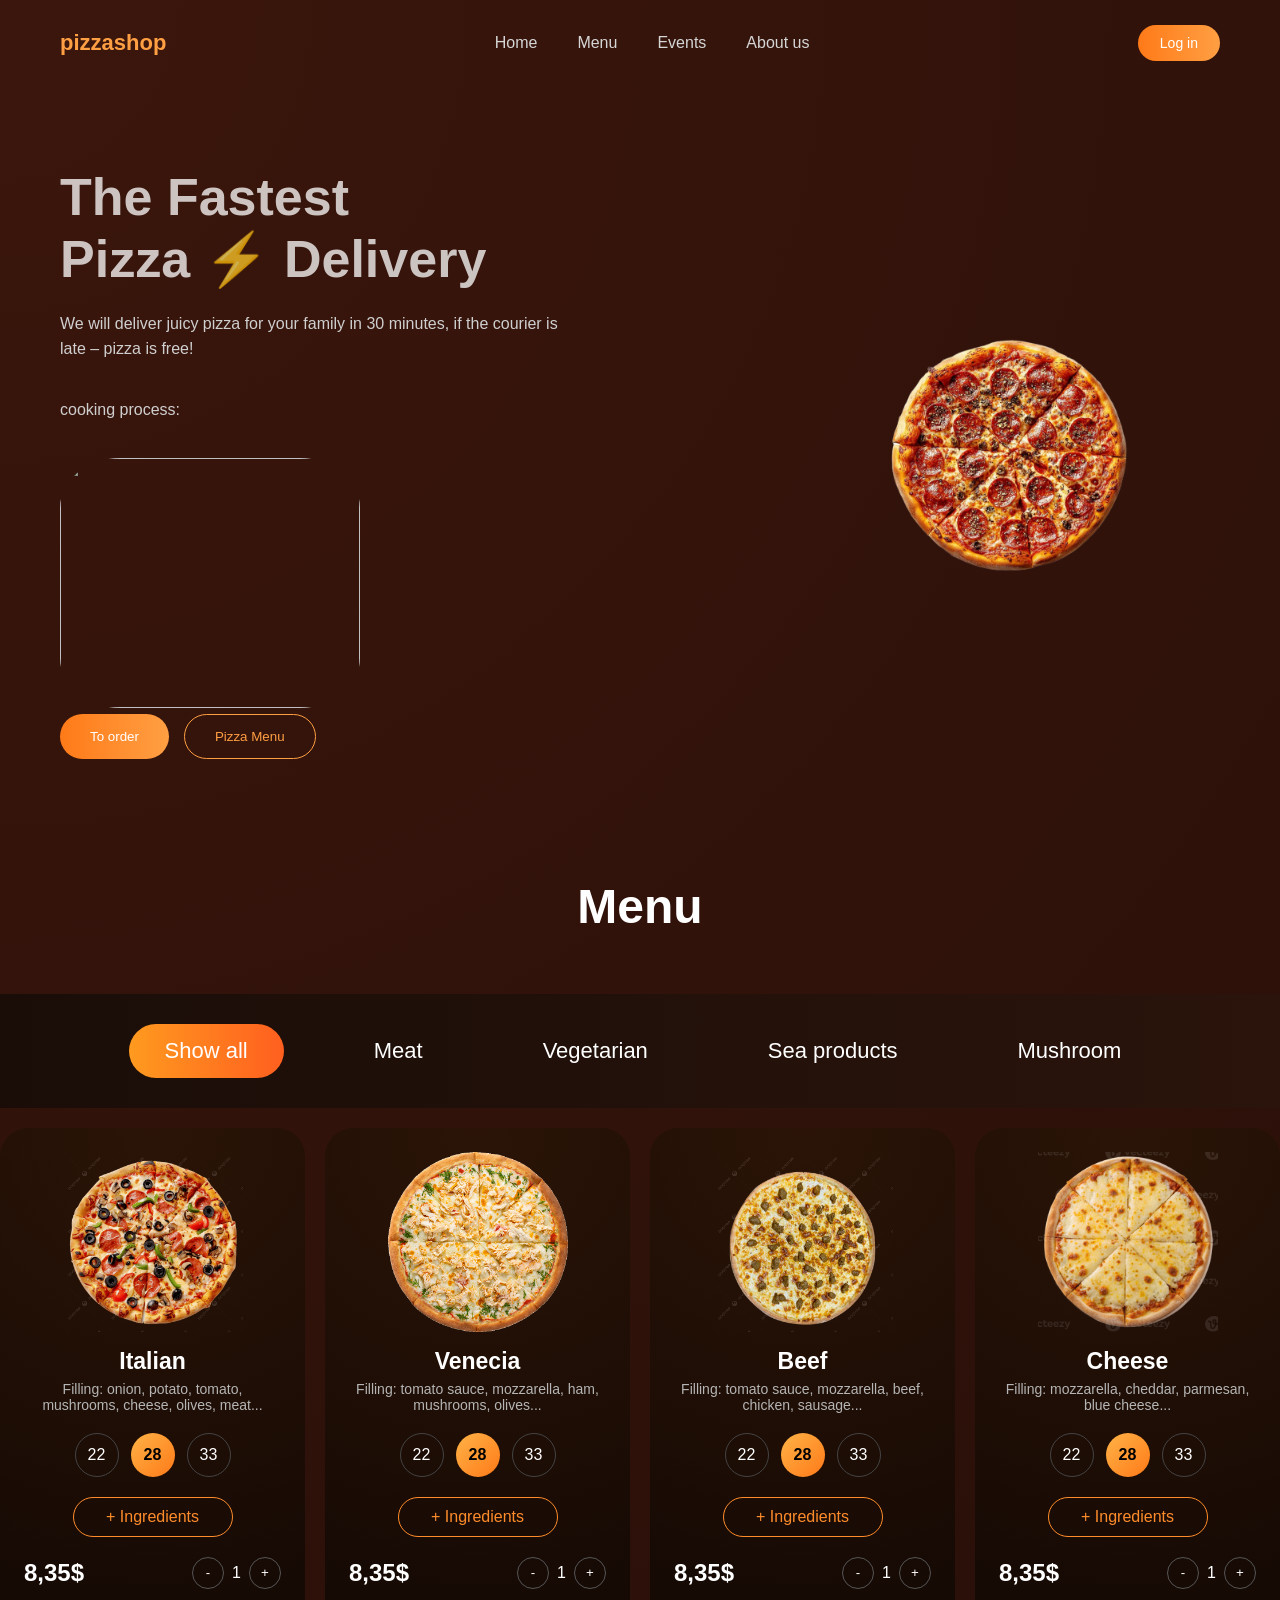
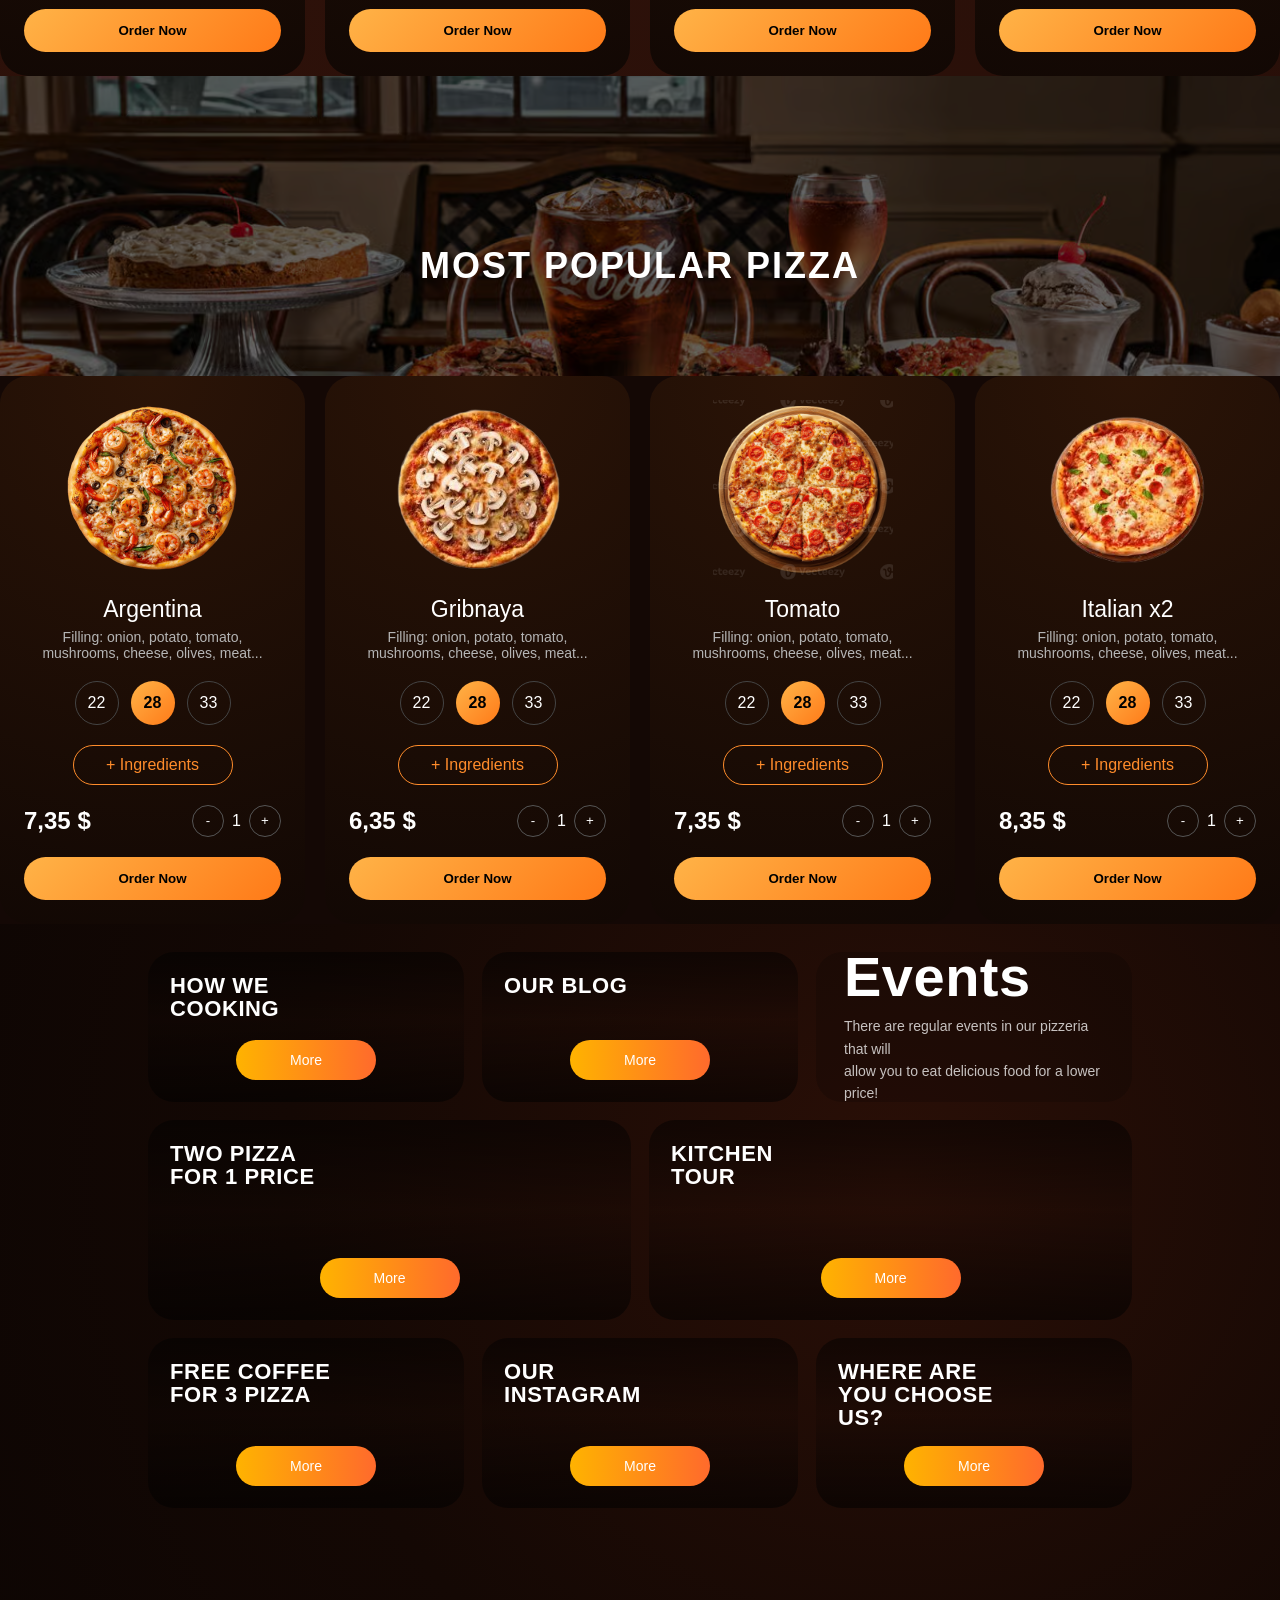
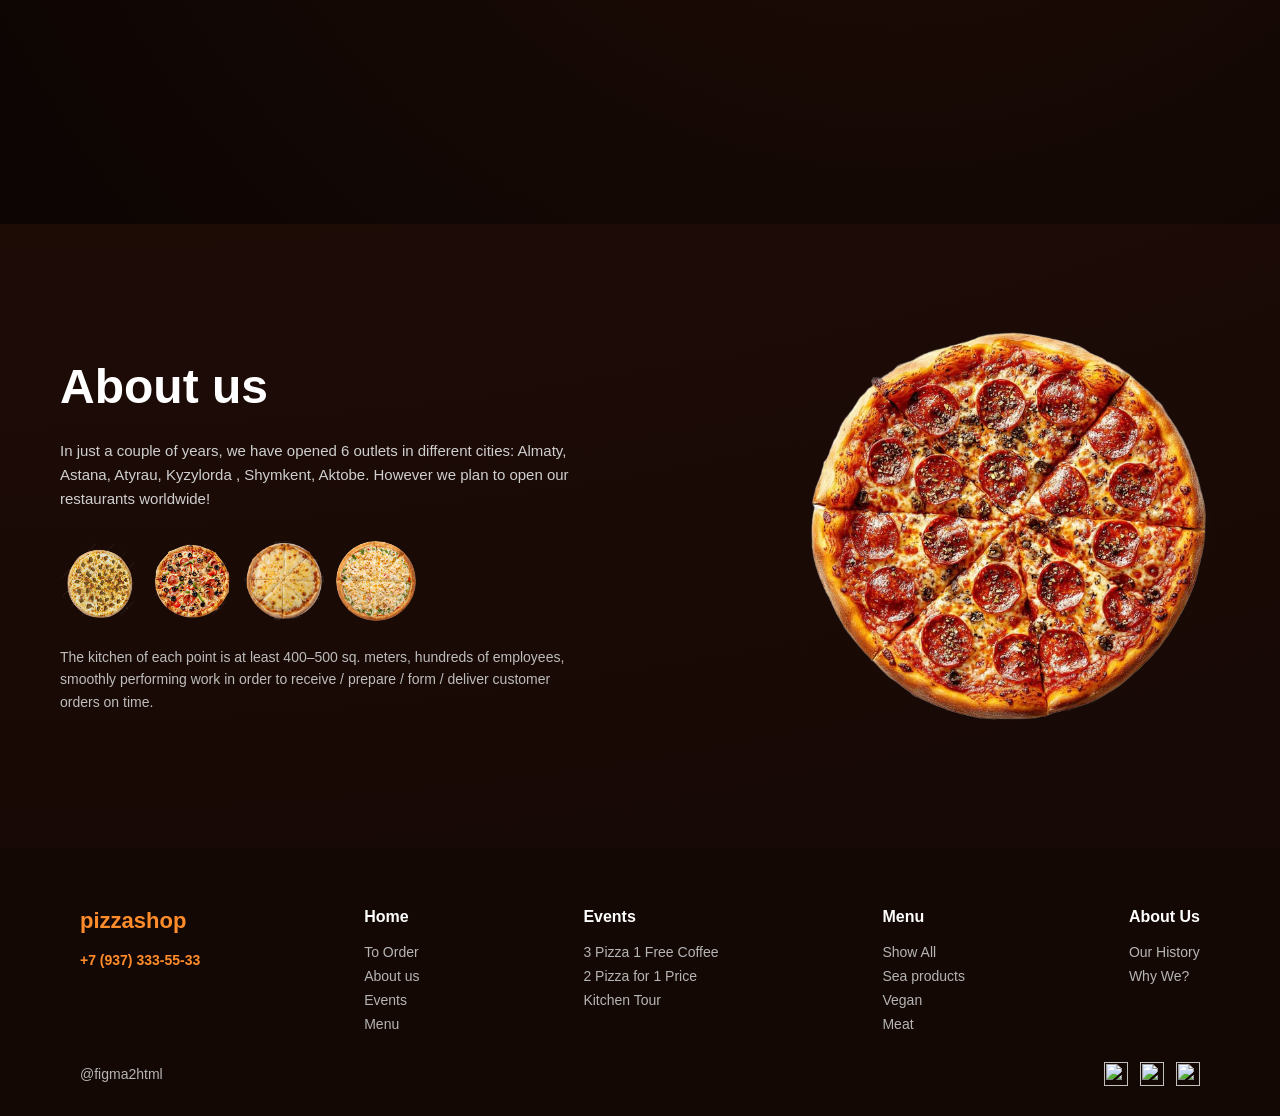
==== commit 76f788e3: "final version" ====
--- a/index.html
+++ b/index.html
@@ -45,121 +45,127 @@
   </div>
 </section>
 
+
+
+
 <section class="block1">
   <h1 class="menu-title">Menu</h1>
 
   <div class="hyperlinks">
-    <h1 class="menu-btn active">Show all</h1>
-    <h1 class="menu-btn">Meat</h1>
-    <h1 class="menu-btn">Vegetarian</h1>
-    <h1 class="menu-btn">Sea products</h1>
-    <h1 class="menu-btn">Mushroom</h1>
+    <button class="menu-btn active">Show all</button>
+    <button class="menu-btn">Meat</button>
+    <button class="menu-btn">Vegetarian</button>
+    <button class="menu-btn">Sea products</button>
+    <button class="menu-btn">Mushroom</button>
   </div>
 
   <div class="cards">
 
-    <div class="card1">
+    <div class="card">
       <img src="photos/italian.pizza.png" alt="Italian Pizza">
-      <h1 class="title1">Italian</h1>
-      <p class="desc1">Filling: onion, potato, tomato, mushrooms, cheese, olives, meat...</p>
-
-      <div class="sizes1">
-        <div class="size1">22</div>
-        <div class="size1 active1">28</div>
-        <div class="size1">33</div>
-      </div>
-
-      <div class="ingredients1">+ Ingredients</div>
-
-      <div class="price1">
-        <span class="amount1">8,35$</span>
-        <div class="counter1">
-          <button>-</button>
-          <span>1</span>
-          <button>+</button>
-        </div>
-      </div>
-
-      <button class="order1">Order Now</button>
-    </div>
-
-    <div class="card2">
+      <h1 class="title">Italian</h1>
+      <p class="desc">Filling: onion, potato, tomato, mushrooms, cheese, olives, meat...</p>
+
+      <div class="sizes">
+        <div class="size">22</div>
+        <div class="size active">28</div>
+        <div class="size">33</div>
+      </div>
+
+      <div class="ingredients">+ Ingredients</div>
+
+      <div class="price">
+        <span class="amount">8,35$</span>
+        <div class="counter">
+          <button>-</button>
+          <span>1</span>
+          <button>+</button>
+        </div>
+      </div>
+
+      <button class="order">Order Now</button>
+    </div>
+
+    <div class="card">
       <img src="photos/venecia.pizza.png" alt="Venecia Pizza">
-      <h1 class="title2">Venecia</h1>
-      <p class="desc2">Filling: tomato sauce, mozzarella, ham, mushrooms, olives...</p>
-
-      <div class="sizes2">
-        <div class="size2">22</div>
-        <div class="size2 active2">28</div>
-        <div class="size2">33</div>
-      </div>
-
-      <div class="ingredients2">+ Ingredients</div>
-
-      <div class="price2">
-        <span class="amount2">8,35$</span>
-        <div class="counter2">
-          <button>-</button>
-          <span>1</span>
-          <button>+</button>
-        </div>
-      </div>
-
-      <button class="order2">Order Now</button>
-    </div>
-
-    <div class="card3">
+      <h1 class="title">Venecia</h1>
+      <p class="desc">Filling: tomato sauce, mozzarella, ham, mushrooms, olives...</p>
+
+      <div class="sizes">
+        <div class="size">22</div>
+        <div class="size active">28</div>
+        <div class="size">33</div>
+      </div>
+
+      <div class="ingredients">+ Ingredients</div>
+
+      <div class="price">
+        <span class="amount">8,35$</span>
+        <div class="counter">
+          <button>-</button>
+          <span>1</span>
+          <button>+</button>
+        </div>
+      </div>
+
+      <button class="order">Order Now</button>
+    </div>
+
+    <div class="card">
       <img src="photos/beef.pizza.png" alt="Beef Pizza">
-      <h1 class="title3">Beef</h1>
-      <p class="desc3">Filling: tomato sauce, mozzarella, beef, chicken, sausage...</p>
-
-      <div class="sizes3">
-        <div class="size3">22</div>
-        <div class="size3 active3">28</div>
-        <div class="size3">33</div>
-      </div>
-
-      <div class="ingredients3">+ Ingredients</div>
-
-      <div class="price3">
-        <span class="amount3">8,35$</span>
-        <div class="counter3">
-          <button>-</button>
-          <span>1</span>
-          <button>+</button>
-        </div>
-      </div>
-
-      <button class="order3">Order Now</button>
-    </div>
-
-    <div class="card4">
+      <h1 class="title">Beef</h1>
+      <p class="desc">Filling: tomato sauce, mozzarella, beef, chicken, sausage...</p>
+
+      <div class="sizes">
+        <div class="size">22</div>
+        <div class="size active">28</div>
+        <div class="size">33</div>
+      </div>
+
+      <div class="ingredients">+ Ingredients</div>
+
+      <div class="price">
+        <span class="amount">8,35$</span>
+        <div class="counter">
+          <button>-</button>
+          <span>1</span>
+          <button>+</button>
+        </div>
+      </div>
+
+      <button class="order">Order Now</button>
+    </div>
+
+    <div class="card">
       <img src="photos/cheese.pizza.png" alt="Cheese Pizza">
-      <h1 class="title4">Cheese</h1>
-      <p class="desc4">Filling: mozzarella, cheddar, parmesan, blue cheese...</p>
-
-      <div class="sizes4">
-        <div class="size4">22</div>
-        <div class="size4 active4">28</div>
-        <div class="size4">33</div>
-      </div>
-
-      <div class="ingredients4">+ Ingredients</div>
-
-      <div class="price4">
-        <span class="amount4">8,35$</span>
-        <div class="counter4">
-          <button>-</button>
-          <span>1</span>
-          <button>+</button>
-        </div>
-      </div>
-
-      <button class="order4">Order Now</button>
+      <h1 class="title">Cheese</h1>
+      <p class="desc">Filling: mozzarella, cheddar, parmesan, blue cheese...</p>
+
+      <div class="sizes">
+        <div class="size">22</div>
+        <div class="size active">28</div>
+        <div class="size">33</div>
+      </div>
+
+      <div class="ingredients">+ Ingredients</div>
+
+      <div class="price">
+        <span class="amount">8,35$</span>
+        <div class="counter">
+          <button>-</button>
+          <span>1</span>
+          <button>+</button>
+        </div>
+      </div>
+
+      <button class="order">Order Now</button>
     </div>
 
   </div>
 </section>
+
+
+
 
 
 <section class="menu-section">
@@ -259,6 +265,80 @@
 </section>
 
 
+
+<section class="page">
+    <div class="wrap">
+      <div class="decor decor-left">
+        <div class="decor-item decor-eggs"></div>
+        <div class="decor-item decor-cup"></div>
+      </div>
+
+      <div class="content">
+        <div class="grid">
+          <div class="event-card card-a">
+            <div class="card-body">
+              <h3 class="card-title">HOW WE<br>COOKING</h3>
+              <button class="btn">More</button>
+            </div>
+          </div>
+
+          <div class="event-card card-b">
+            <div class="card-body">
+              <h3 class="card-title">OUR BLOG</h3>
+              <button class="btn">More</button>
+            </div>
+          </div>
+
+          <div class="hero-events">
+            <h1 class="hero-title">Events</h1>
+            <p class="hero-text">
+              There are regular events in our pizzeria that will<br>
+              allow you to eat delicious food for a lower price!
+            </p>
+          </div>
+
+          <div class="event-card card-c">
+            <div class="card-body">
+              <h3 class="card-title">TWO PIZZA<br>FOR 1 PRICE</h3>
+              <button class="btn">More</button>
+            </div>
+          </div>
+
+          <div class="event-card card-d">
+            <div class="card-body">
+              <h3 class="card-title">KITCHEN<br>TOUR</h3>
+              <button class="btn">More</button>
+            </div>
+          </div>
+
+          <div class="event-card card-e">
+            <div class="card-body">
+              <h3 class="card-title">FREE COFFEE<br>FOR 3 PIZZA</h3>
+              <button class="btn">More</button>
+            </div>
+          </div>
+
+          <div class="event-card card-f">
+            <div class="card-body">
+              <h3 class="card-title">OUR<br>INSTAGRAM</h3>
+              <button class="btn">More</button>
+            </div>
+          </div>
+
+          <div class="event-card card-g">
+            <div class="card-body">
+              <h3 class="card-title">WHERE ARE<br>YOU CHOOSE<br>US?</h3>
+              <button class="btn">More</button>
+            </div>
+          </div>
+        </div>
+      </div>
+
+      <div class="decor decor-right">
+        <div class="decor-item decor-taco"></div>
+      </div>
+    </div>
+  </section>
 
 
 
@@ -296,6 +376,56 @@
   </div>
 </section>
 
+<footer class="footer">
+  <div class="footer-container">
+    <div class="footer-col logo">
+      <h3>pizzashop</h3>
+      <span class="phone">+7 (937) 333-55-33</span>
+    </div>
+
+    <div class="footer-col">
+      <h4>Home</h4>
+      <a href="#">To Order</a>
+      <a href="#">About us</a>
+      <a href="#">Events</a>
+      <a href="#">Menu</a>
+    </div>
+
+    <div class="footer-col">
+      <h4>Events</h4>
+      <a href="#">3 Pizza 1 Free Coffee</a>
+      <a href="#">2 Pizza for 1 Price</a>
+      <a href="#">Kitchen Tour</a>
+    </div>
+
+    <div class="footer-col">
+      <h4>Menu</h4>
+      <a href="#">Show All</a>
+      <a href="#">Sea products</a>
+      <a href="#">Vegan</a>
+      <a href="#">Meat</a>
+    </div>
+
+    <div class="footer-col">
+      <h4>About Us</h4>
+      <a href="#">Our History</a>
+      <a href="#">Why We?</a>
+    </div>
+  </div>
+
+  <div class="footer-bottom">
+    <span>@figma2html</span>
+
+    <div class="socials">
+      <img src="https://img.icons8.com/ios11/512/FFFFFF/instagram-new.png" alt="">
+      <img src="https://uxwing.com/wp-content/themes/uxwing/download/brands-and-social-media/facebook-app-round-white-icon.png" alt="">
+      <img src="https://uxwing.com/wp-content/themes/uxwing/download/brands-and-social-media/telegram-white-icon.png" alt="">
+    </div>
+
+  </div>
+</footer>
+
+
 
 </body>
-</html>
+</html>
--- a/style.css
+++ b/style.css
@@ -1,4 +1,3 @@
-@charset "UTF-8";
 * {
   margin: 0;
   padding: 0;
@@ -134,12 +133,6 @@
   gap: 20px;
 }
 
-body {
-  margin: 0;
-  background-color: #0f0a07;
-  font-family: Arial, sans-serif;
-}
-
 .menu-title {
   text-align: center;
   color: white;
@@ -156,7 +149,7 @@
   background: linear-gradient(90deg, #1a0d08, #2a140c);
 }
 
-.menu-btn {
+.hyperlinks .menu-btn {
   font-size: 22px;
   font-weight: 400;
   color: white;
@@ -166,11 +159,11 @@
   border: none;
 }
 
-.menu-btn:hover {
+.hyperlinks .menu-btn:hover {
   color: #ff8c1a;
 }
 
-.menu-btn.active {
+.hyperlinks .menu-btn.active {
   padding: 14px 36px;
   border-radius: 30px;
   background: linear-gradient(90deg, #ff9a1f, #ff5f1f);
@@ -178,7 +171,7 @@
   font-weight: 500;
 }
 
-.menu-btn.active:hover {
+.hyperlinks .menu-btn.active:hover {
   color: white;
   filter: brightness(1.1);
 }
@@ -189,7 +182,7 @@
   justify-content: space-between;
 }
 
-.card1 {
+.card {
   width: 340px;
   padding: 24px;
   border-radius: 28px;
@@ -200,26 +193,31 @@
   align-items: center;
   font-family: sans-serif;
 }
-.card1 img {
+
+.card img {
   width: 180px;
   margin-bottom: 16px;
 }
-.card1 .title1 {
+
+.card .title {
   font-size: 23px;
   margin-bottom: 6px;
 }
-.card1 .desc1 {
+
+.card .desc {
   font-size: 14px;
   color: #b5b5b5;
   text-align: center;
   margin-bottom: 20px;
 }
-.card1 .sizes1 {
+
+.card .sizes {
   display: flex;
   gap: 12px;
   margin-bottom: 20px;
 }
-.card1 .sizes1 .size1 {
+
+.card .sizes .size {
   width: 44px;
   height: 44px;
   border-radius: 50%;
@@ -228,7 +226,8 @@
   align-items: center;
   justify-content: center;
 }
-.card1 .sizes1 .active1 {
+
+.card .sizes .size.active {
   background: linear-gradient(135deg, #ffb347, #ff7a18);
   display: flex;
   align-items: center;
@@ -237,498 +236,6 @@
   width: 44px;
   height: 44px;
   border-radius: 50%;
-  border: none;
-  font-weight: 600;
-}
-.card1 .ingredients1 {
-  width: 160px;
-  padding: 10px 0;
-  border: 1px solid #ff8c2b;
-  border-radius: 22px;
-  color: #ff8c2b;
-  text-align: center;
-  margin-bottom: 20px;
-}
-.card1 .price1 {
-  width: 100%;
-  display: flex;
-  justify-content: space-between;
-  align-items: center;
-  margin-bottom: 20px;
-}
-.card1 .price1 .amount1 {
-  font-size: 24px;
-  font-weight: 600;
-}
-.card1 .price1 .counter1 {
-  display: flex;
-  align-items: center;
-  gap: 8px;
-}
-.card1 .price1 .counter1 button {
-  width: 32px;
-  height: 32px;
-  border-radius: 50%;
-  background: none;
-  border: 1px solid #555;
-  color: #fff;
-  cursor: pointer;
-}
-.card1 .order1 {
-  width: 100%;
-  padding: 14px 0;
-  border-radius: 26px;
-  border: none;
-  background: linear-gradient(135deg, #ffb347, #ff7a18);
-  color: #000;
-  font-weight: 600;
-  cursor: pointer;
-}
-
-.card2 {
-  width: 340px;
-  padding: 24px;
-  border-radius: 28px;
-  background: radial-gradient(circle at top, #2b1407, #120804);
-  color: #fff;
-  display: flex;
-  flex-direction: column;
-  align-items: center;
-  font-family: sans-serif;
-}
-.card2 img {
-  width: 180px;
-  margin-bottom: 16px;
-}
-.card2 .title2 {
-  font-size: 23px;
-  margin-bottom: 6px;
-}
-.card2 .desc2 {
-  font-size: 14px;
-  color: #b5b5b5;
-  text-align: center;
-  margin-bottom: 20px;
-}
-.card2 .sizes2 {
-  display: flex;
-  gap: 12px;
-  margin-bottom: 20px;
-}
-.card2 .sizes2 .size2 {
-  width: 44px;
-  height: 44px;
-  border-radius: 50%;
-  border: 1px solid #444;
-  display: flex;
-  align-items: center;
-  justify-content: center;
-}
-.card2 .sizes2 .active2 {
-  background: linear-gradient(135deg, #ffb347, #ff7a18);
-  display: flex;
-  align-items: center;
-  justify-content: center;
-  color: #000;
-  width: 44px;
-  height: 44px;
-  border-radius: 50%;
-  border: none;
-  font-weight: 600;
-}
-.card2 .ingredients2 {
-  width: 160px;
-  padding: 10px 0;
-  border: 1px solid #ff8c2b;
-  border-radius: 22px;
-  color: #ff8c2b;
-  text-align: center;
-  margin-bottom: 20px;
-}
-.card2 .price2 {
-  width: 100%;
-  display: flex;
-  justify-content: space-between;
-  align-items: center;
-  margin-bottom: 20px;
-}
-.card2 .price2 .amount2 {
-  font-size: 24px;
-  font-weight: 600;
-}
-.card2 .price2 .counter2 {
-  display: flex;
-  align-items: center;
-  gap: 8px;
-}
-.card2 .price2 .counter2 button {
-  width: 32px;
-  height: 32px;
-  border-radius: 50%;
-  background: none;
-  border: 1px solid #555;
-  color: #fff;
-  cursor: pointer;
-}
-.card2 .order2 {
-  width: 100%;
-  padding: 14px 0;
-  border-radius: 26px;
-  border: none;
-  background: linear-gradient(135deg, #ffb347, #ff7a18);
-  color: #000;
-  font-weight: 600;
-  cursor: pointer;
-}
-
-.card3 {
-  width: 340px;
-  padding: 24px;
-  border-radius: 28px;
-  background: radial-gradient(circle at top, #2b1407, #120804);
-  color: #fff;
-  display: flex;
-  flex-direction: column;
-  align-items: center;
-  font-family: sans-serif;
-}
-.card3 img {
-  width: 180px;
-  margin-bottom: 16px;
-}
-.card3 .title3 {
-  font-size: 23px;
-  margin-bottom: 6px;
-}
-.card3 .desc3 {
-  font-size: 14px;
-  color: #b5b5b5;
-  text-align: center;
-  margin-bottom: 20px;
-}
-.card3 .sizes3 {
-  display: flex;
-  gap: 12px;
-  margin-bottom: 20px;
-}
-.card3 .sizes3 .size3 {
-  width: 44px;
-  height: 44px;
-  border-radius: 50%;
-  border: 1px solid #444;
-  display: flex;
-  align-items: center;
-  justify-content: center;
-}
-.card3 .sizes3 .active3 {
-  background: linear-gradient(135deg, #ffb347, #ff7a18);
-  display: flex;
-  align-items: center;
-  justify-content: center;
-  color: #000;
-  width: 44px;
-  height: 44px;
-  border-radius: 50%;
-  border: none;
-  font-weight: 600;
-}
-.card3 .ingredients3 {
-  width: 160px;
-  padding: 10px 0;
-  border: 1px solid #ff8c2b;
-  border-radius: 22px;
-  color: #ff8c2b;
-  text-align: center;
-  margin-bottom: 20px;
-}
-.card3 .price3 {
-  width: 100%;
-  display: flex;
-  justify-content: space-between;
-  align-items: center;
-  margin-bottom: 20px;
-}
-.card3 .price3 .amount3 {
-  font-size: 24px;
-  font-weight: 600;
-}
-.card3 .price3 .counter3 {
-  display: flex;
-  align-items: center;
-  gap: 8px;
-}
-.card3 .price3 .counter3 button {
-  width: 32px;
-  height: 32px;
-  border-radius: 50%;
-  background: none;
-  border: 1px solid #555;
-  color: #fff;
-  cursor: pointer;
-}
-.card3 .order3 {
-  width: 100%;
-  padding: 14px 0;
-  border-radius: 26px;
-  border: none;
-  background: linear-gradient(135deg, #ffb347, #ff7a18);
-  color: #000;
-  font-weight: 600;
-  cursor: pointer;
-}
-
-.card4 {
-  width: 340px;
-  padding: 24px;
-  border-radius: 28px;
-  background: radial-gradient(circle at top, #2b1407, #120804);
-  color: #fff;
-  display: flex;
-  flex-direction: column;
-  align-items: center;
-  font-family: sans-serif;
-}
-.card4 img {
-  width: 180px;
-  margin-bottom: 16px;
-}
-.card4 .title4 {
-  font-size: 23px;
-  margin-bottom: 6px;
-}
-.card4 .desc4 {
-  font-size: 14px;
-  color: #b5b5b5;
-  text-align: center;
-  margin-bottom: 20px;
-}
-.card4 .sizes4 {
-  display: flex;
-  gap: 12px;
-  margin-bottom: 20px;
-}
-.card4 .sizes4 .size4 {
-  width: 44px;
-  height: 44px;
-  border-radius: 50%;
-  border: 1px solid #444;
-  display: flex;
-  align-items: center;
-  justify-content: center;
-}
-.card4 .sizes4 .active4 {
-  background: linear-gradient(135deg, #ffb347, #ff7a18);
-  display: flex;
-  align-items: center;
-  justify-content: center;
-  color: #000;
-  width: 44px;
-  height: 44px;
-  border-radius: 50%;
-  border: none;
-  font-weight: 600;
-}
-.card4 .ingredients4 {
-  width: 160px;
-  padding: 10px 0;
-  border: 1px solid #ff8c2b;
-  border-radius: 22px;
-  color: #ff8c2b;
-  text-align: center;
-  margin-bottom: 20px;
-}
-.card4 .price4 {
-  width: 100%;
-  display: flex;
-  justify-content: space-between;
-  align-items: center;
-  margin-bottom: 20px;
-}
-.card4 .price4 .amount4 {
-  font-size: 24px;
-  font-weight: 600;
-}
-.card4 .price4 .counter4 {
-  display: flex;
-  align-items: center;
-  gap: 8px;
-}
-.card4 .price4 .counter4 button {
-  width: 32px;
-  height: 32px;
-  border-radius: 50%;
-  background: none;
-  border: 1px solid #555;
-  color: #fff;
-  cursor: pointer;
-}
-.card4 .order4 {
-  width: 100%;
-  padding: 14px 0;
-  border-radius: 26px;
-  border: none;
-  background: linear-gradient(135deg, #ffb347, #ff7a18);
-  color: #000;
-  font-weight: 600;
-  cursor: pointer;
-}
-
-.menu-section {
-  background: #140805;
-}
-
-.menu-header {
-  position: relative;
-  height: 300px;
-  overflow: hidden;
-}
-
-.menu-header img {
-  width: 100%;
-  height: 100%;
-  -o-object-fit: cover;
-     object-fit: cover;
-  filter: brightness(0.4);
-}
-
-.menu-overlay {
-  position: absolute;
-  inset: 0;
-  background: rgba(0, 0, 0, 0.6);
-}
-
-.menu-title {
-  position: absolute;
-  top: 50%;
-  left: 50%;
-  transform: translate(-50%, -50%);
-  color: #fff;
-  font-size: 36px;
-  letter-spacing: 2px;
-  z-index: 2;
-}
-
-.about {
-  padding: 100px 60px;
-}
-
-.about-content {
-  display: flex;
-  align-items: center;
-  justify-content: space-between;
-  gap: 60px;
-}
-
-.about-text {
-  max-width: 520px;
-}
-
-.about-text h2 {
-  font-size: 48px;
-  margin-bottom: 25px;
-}
-
-.about-desc {
-  font-size: 15px;
-  line-height: 1.6;
-  color: #cfcfcf;
-  margin-bottom: 30px;
-}
-
-.about-pizzas {
-  display: flex;
-  gap: 12px;
-  margin-bottom: 25px;
-}
-
-.about-pizzas img {
-  width: 80px;
-  height: 80px;
-  border-radius: 50%;
-  -o-object-fit: cover;
-     object-fit: cover;
-}
-
-.about-small {
-  font-size: 14px;
-  line-height: 1.6;
-  color: #bdbdbd;
-}
-
-.about-image img {
-  width: 420px;
-  border-radius: 20px;
-}
-
-body {
-  background: radial-gradient(circle at top left, #3b160c, #140805);
-  color: #fff;
-  font-family: Arial, sans-serif;
-  padding: 20px;
-  margin: 0;
-}
-
-.menu-title {
-  text-align: center;
-  font-size: 48px;
-  margin-bottom: 40px;
-}
-
-.cards {
-  display: flex;
-  gap: 20px;
-  justify-content: center;
-  flex-wrap: nowrap; /* чтобы все 4 карточки оставались в ряд */
-}
-
-.card {
-  flex: 1 1 calc(25% - 20px); /* 4 карточки в ряд */
-  max-width: 340px;
-  background: radial-gradient(circle at top, #2b1407, #120804);
-  border-radius: 28px;
-  padding: 24px;
-  display: flex;
-  flex-direction: column;
-  align-items: center;
-}
-
-.card img {
-  width: 180px;
-  margin-bottom: 16px;
-}
-
-.card .title {
-  font-size: 23px;
-  margin-bottom: 6px;
-  text-align: center;
-}
-
-.card .desc {
-  font-size: 14px;
-  color: #b5b5b5;
-  text-align: center;
-  margin-bottom: 20px;
-}
-
-.card .sizes {
-  display: flex;
-  gap: 10px;
-  margin-bottom: 20px;
-}
-
-.card .size {
-  width: 44px;
-  height: 44px;
-  border-radius: 50%;
-  border: 1px solid #444;
-  display: flex;
-  align-items: center;
-  justify-content: center;
-}
-
-.card .size.active {
-  background: linear-gradient(135deg, #ffb347, #ff7a18);
-  color: #000;
   border: none;
   font-weight: 600;
 }
@@ -751,18 +258,18 @@
   margin-bottom: 20px;
 }
 
-.card .amount {
+.card .price .amount {
   font-size: 24px;
   font-weight: 600;
 }
 
-.card .counter {
+.card .price .counter {
   display: flex;
   align-items: center;
   gap: 8px;
 }
 
-.card .counter button {
+.card .price .counter button {
   width: 32px;
   height: 32px;
   border-radius: 50%;
@@ -781,4 +288,323 @@
   color: #000;
   font-weight: 600;
   cursor: pointer;
+}
+
+.menu-section {
+  background: #140805;
+}
+
+.menu-header {
+  position: relative;
+  height: 300px;
+  overflow: hidden;
+}
+
+.menu-header img {
+  width: 100%;
+  height: 100%;
+  -o-object-fit: cover;
+     object-fit: cover;
+  filter: brightness(0.4);
+}
+
+.menu-overlay {
+  position: absolute;
+  inset: 0;
+  background: rgba(0, 0, 0, 0.6);
+}
+
+.menu-header .menu-title {
+  position: absolute;
+  top: 50%;
+  left: 50%;
+  transform: translate(-50%, -50%);
+  color: #fff;
+  font-size: 36px;
+  letter-spacing: 2px;
+  z-index: 2;
+}
+
+.page {
+  min-height: 100vh;
+  padding: 28px 18px;
+  display: flex;
+  justify-content: center;
+  background: radial-gradient(circle at 70% 28%, #2a0f07 0%, #140804 55%, #0c0503 100%);
+}
+
+.wrap {
+  width: 100%;
+  max-width: 1240px;
+  display: flex;
+  gap: 18px;
+}
+
+.decor {
+  width: 110px;
+  display: flex;
+  flex-direction: column;
+  justify-content: space-between;
+  gap: 18px;
+}
+
+.decor-left {
+  align-items: flex-start;
+}
+
+.decor-right {
+  align-items: flex-end;
+}
+
+.decor-item {
+  width: 96px;
+  height: 96px;
+  border-radius: 20px;
+  background-size: cover;
+  background-position: center;
+  opacity: 0.95;
+}
+
+.decor-eggs {
+  background-image: url("https://images.unsplash.com/photo-1525351326368-efbb5cb6814d?auto=format&fit=crop&w=300&q=70");
+}
+
+.decor-cup {
+  background-image: url("https://images.unsplash.com/photo-1541167760496-1628856ab772?auto=format&fit=crop&w=300&q=70");
+}
+
+.decor-taco {
+  width: 110px;
+  height: 110px;
+  border-radius: 22px;
+  background-image: url("https://images.unsplash.com/photo-1552332386-f8dd00dc2f85?auto=format&fit=crop&w=340&q=70");
+}
+
+.content {
+  flex: 1;
+  display: flex;
+}
+
+.grid {
+  width: 100%;
+  display: grid;
+  grid-template-columns: repeat(6, 1fr);
+  gap: 18px;
+  align-content: start;
+}
+
+.event-card {
+  border-radius: 26px;
+  overflow: hidden;
+  display: flex;
+  background-size: cover;
+  background-position: center;
+}
+
+.card-body {
+  width: 100%;
+  padding: 22px;
+  display: flex;
+  flex-direction: column;
+  justify-content: space-between;
+  background: linear-gradient(180deg, rgba(0, 0, 0, 0.5) 0%, rgba(0, 0, 0, 0.12) 45%, rgba(0, 0, 0, 0.55) 100%);
+}
+
+.card-title {
+  margin: 0;
+  font-size: 22px;
+  line-height: 1.05;
+  letter-spacing: 0.6px;
+  text-transform: uppercase;
+}
+
+.btn {
+  border: none;
+  border-radius: 999px;
+  padding: 12px 26px;
+  font-size: 14px;
+  color: #ffffff;
+  cursor: pointer;
+  width: 140px;
+  align-self: center;
+  background: linear-gradient(90deg, #ffb300 0%, #ff6a2c 100%);
+}
+
+.hero-events {
+  grid-column: 5/7;
+  height: 150px;
+  border-radius: 26px;
+  padding: 28px;
+  background: rgba(0, 0, 0, 0.18);
+  display: flex;
+  flex-direction: column;
+  justify-content: center;
+}
+
+.hero-title {
+  margin: 0 0 10px 0;
+  font-size: 56px;
+  line-height: 1;
+  letter-spacing: 0.5px;
+}
+
+.hero-text {
+  margin: 0;
+  font-size: 14px;
+  line-height: 1.6;
+  color: rgba(255, 255, 255, 0.75);
+}
+
+.card-a {
+  grid-column: 1/3;
+  height: 150px;
+  background-image: url("https://images.unsplash.com/photo-1513104890138-7c749659a591?auto=format&fit=crop&w=1400&q=70");
+}
+
+.card-b {
+  grid-column: 3/5;
+  height: 150px;
+  background-image: url("https://images.unsplash.com/photo-1540189549336-e6e99c3679fe?auto=format&fit=crop&w=1400&q=70");
+}
+
+.card-c {
+  grid-column: 1/4;
+  height: 200px;
+  background-image: url("https://images.unsplash.com/photo-1521017432531-fbd92d768814?auto=format&fit=crop&w=1600&q=70");
+}
+
+.card-d {
+  grid-column: 4/7;
+  height: 200px;
+  background-image: url("https://images.unsplash.com/photo-1529692236671-f1f6cf9683ba?auto=format&fit=crop&w=1600&q=70");
+}
+
+.card-e {
+  grid-column: 1/3;
+  height: 170px;
+  background-image: url("https://images.unsplash.com/photo-1565299624946-b28f40a0ae38?auto=format&fit=crop&w=1400&q=70");
+}
+
+.card-f {
+  grid-column: 3/5;
+  height: 170px;
+  background-image: url("https://images.unsplash.com/photo-1529156069898-49953e39b3ac?auto=format&fit=crop&w=1400&q=70");
+}
+
+.card-g {
+  grid-column: 5/7;
+  height: 170px;
+  background-image: url("https://images.unsplash.com/photo-1541745537411-b8046dc6d66c?auto=format&fit=crop&w=1400&q=70");
+}
+
+.about {
+  padding: 100px 60px;
+}
+
+.about-content {
+  display: flex;
+  align-items: center;
+  justify-content: space-between;
+  gap: 60px;
+}
+
+.about-text {
+  max-width: 520px;
+}
+
+.about-text h2 {
+  font-size: 48px;
+  margin-bottom: 25px;
+}
+
+.about-desc {
+  font-size: 15px;
+  line-height: 1.6;
+  color: #cfcfcf;
+  margin-bottom: 30px;
+}
+
+.about-pizzas {
+  display: flex;
+  gap: 12px;
+  margin-bottom: 25px;
+}
+
+.about-pizzas img {
+  width: 80px;
+  height: 80px;
+  border-radius: 50%;
+  -o-object-fit: cover;
+     object-fit: cover;
+}
+
+.about-small {
+  font-size: 14px;
+  line-height: 1.6;
+  color: #bdbdbd;
+}
+
+.about-image img {
+  width: 420px;
+  border-radius: 20px;
+}
+
+.footer {
+  background: #140805;
+  color: #fff;
+  padding: 60px 80px 30px;
+  font-family: Arial, sans-serif;
+}
+
+.footer-container {
+  display: flex;
+  justify-content: space-between;
+  gap: 40px;
+  margin-bottom: 30px;
+}
+
+.footer-col {
+  display: flex;
+  flex-direction: column;
+  gap: 8px;
+}
+
+.footer-col h4 {
+  font-size: 16px;
+  margin-bottom: 10px;
+}
+
+.footer-col a {
+  font-size: 14px;
+  color: #b5b5b5;
+  text-decoration: none;
+}
+
+.footer-col.logo h3 {
+  color: #ff8c2b;
+  font-size: 22px;
+  margin-bottom: 10px;
+}
+
+.footer-col.logo .phone {
+  font-size: 14px;
+  color: #ff8c2b;
+}
+
+.footer-bottom {
+  display: flex;
+  justify-content: space-between;
+  align-items: center;
+  font-size: 14px;
+  color: #b5b5b5;
+}
+
+.socials {
+  display: flex;
+  gap: 12px;
+}
+
+.socials img {
+  width: 24px;
+  height: 24px;
 }/*# sourceMappingURL=style.css.map */
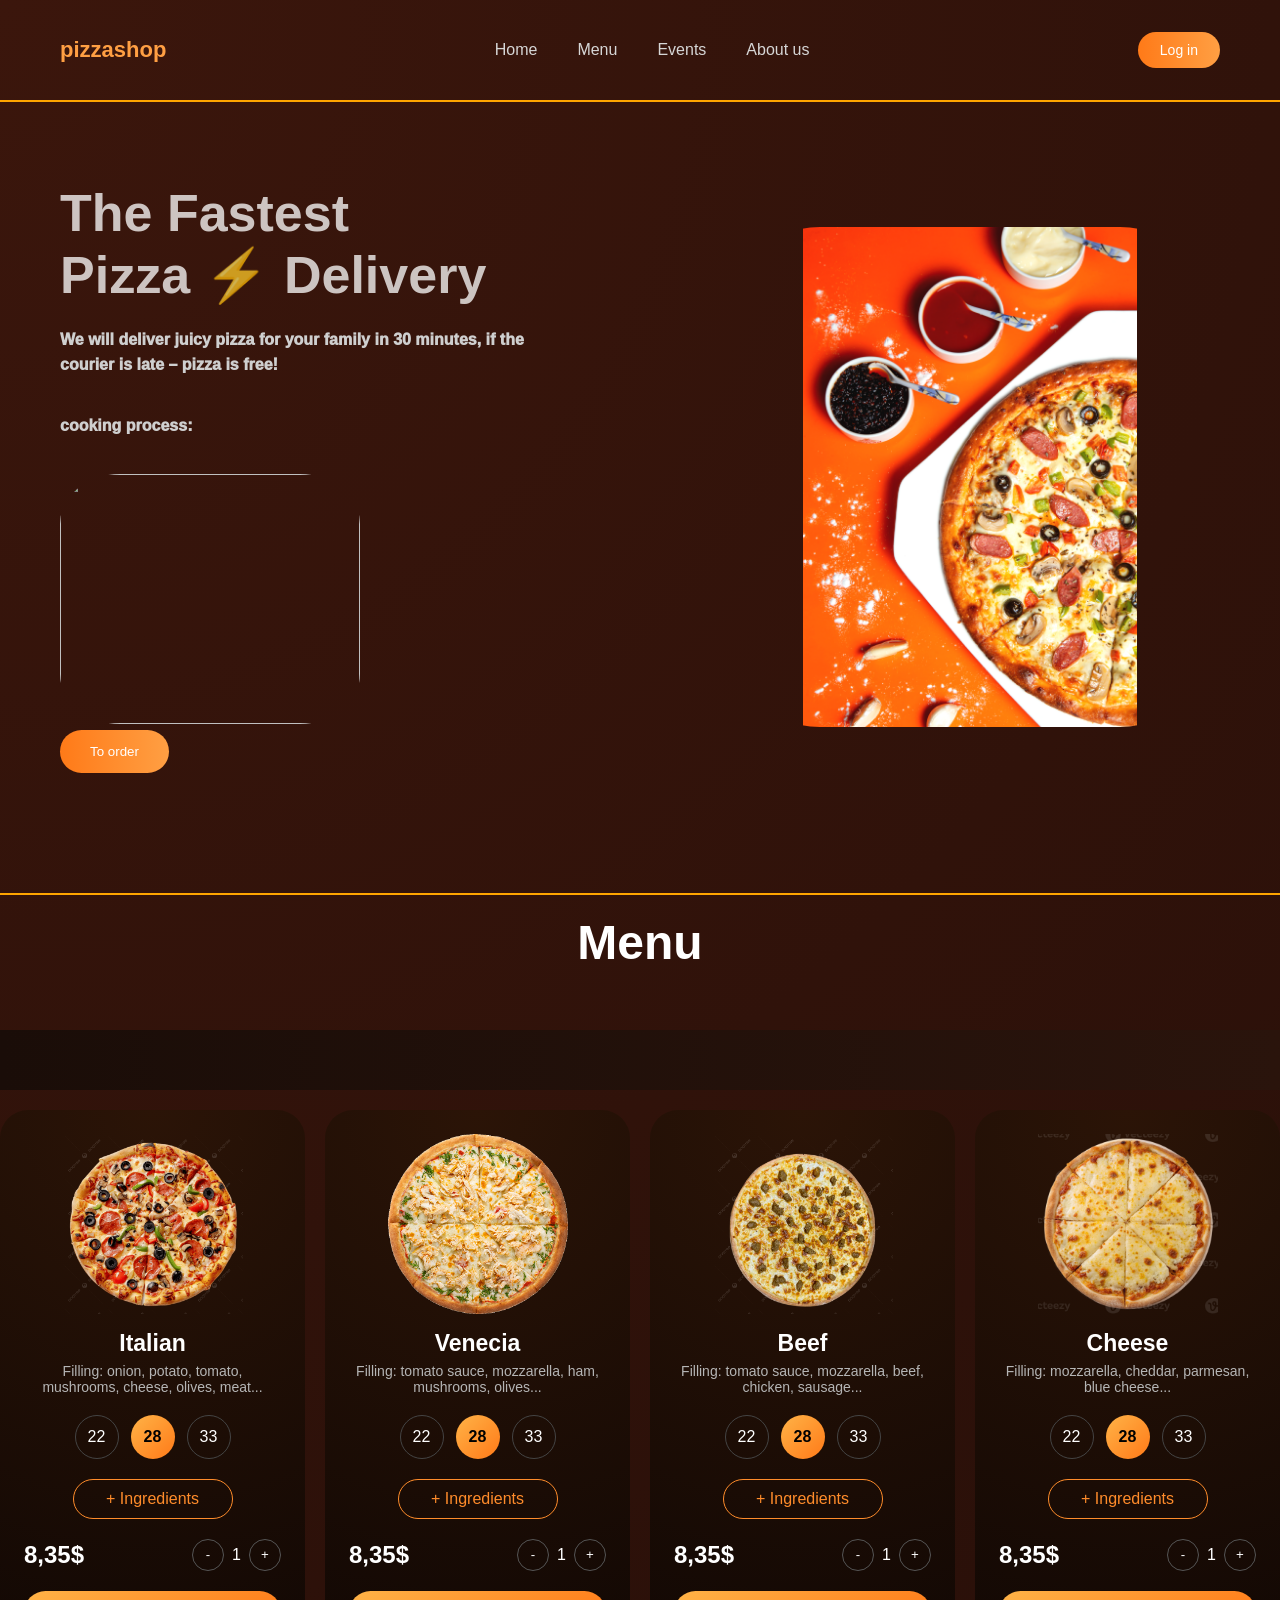
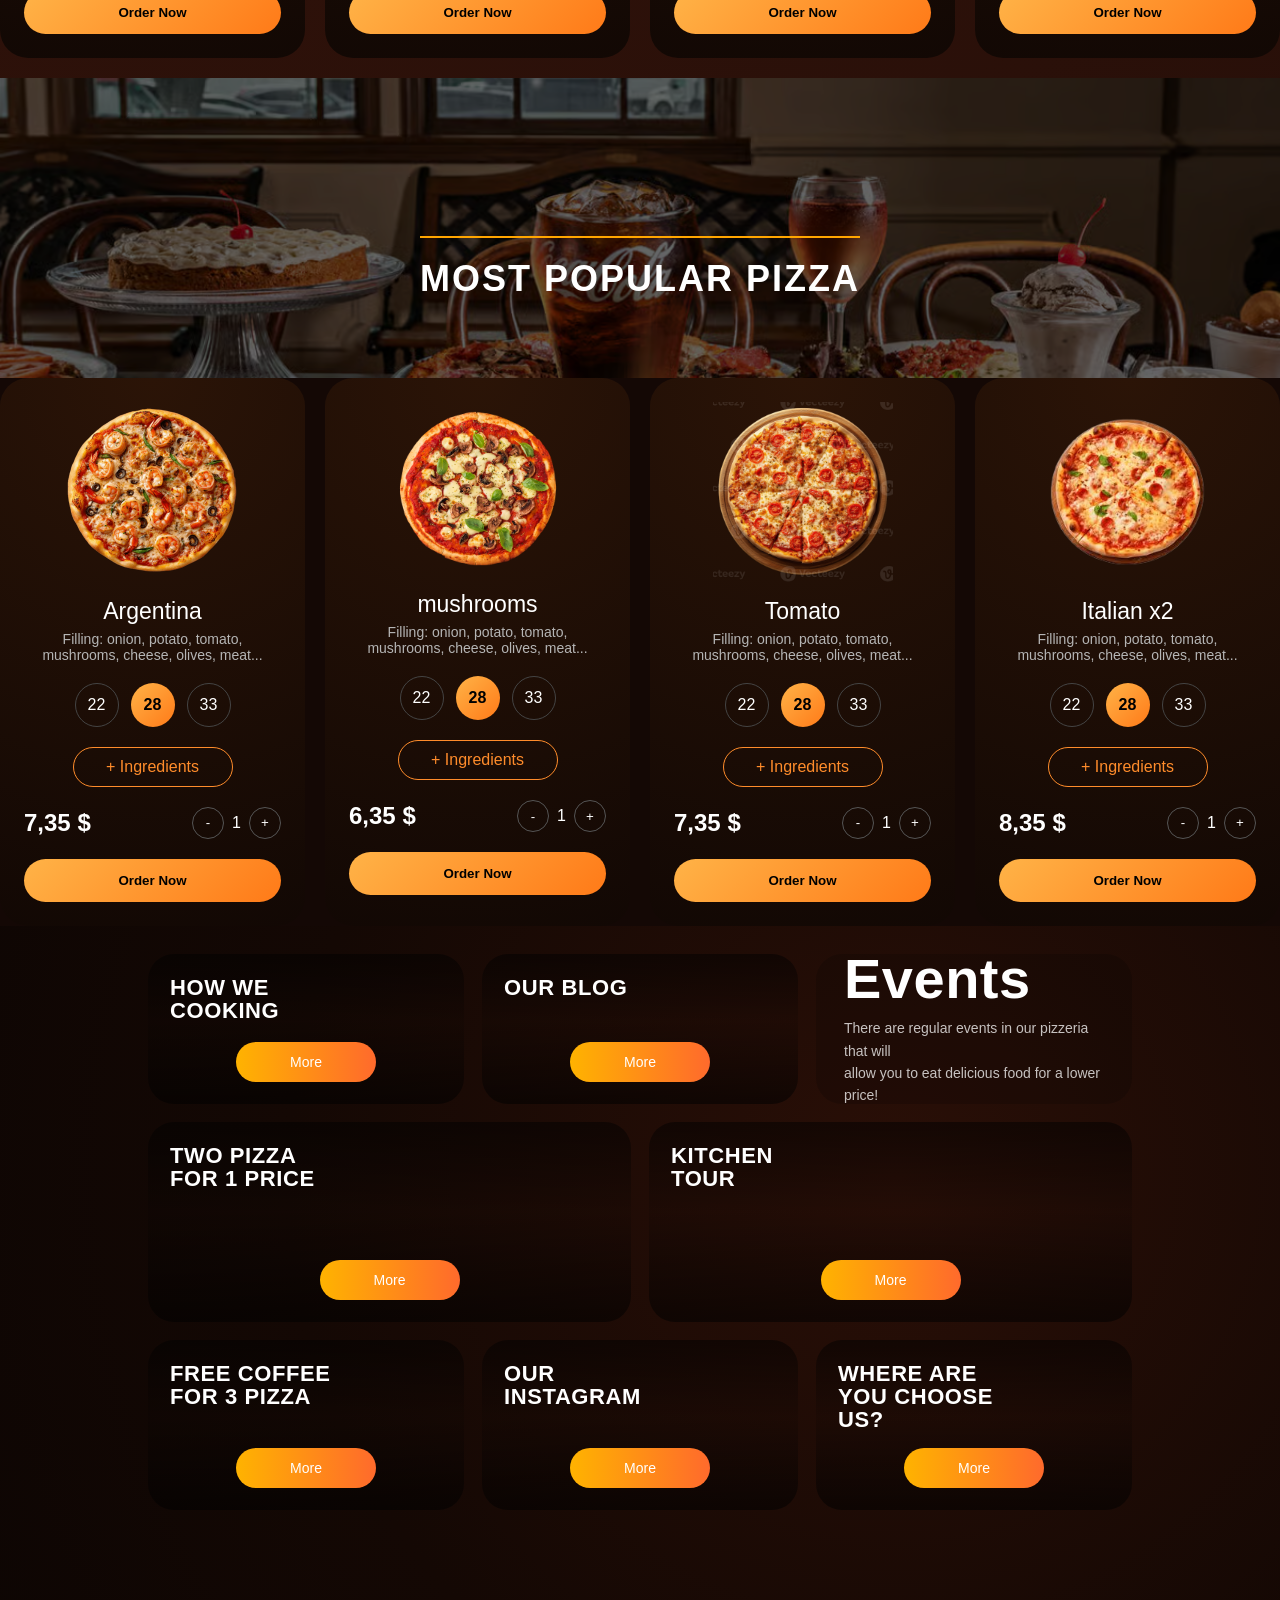
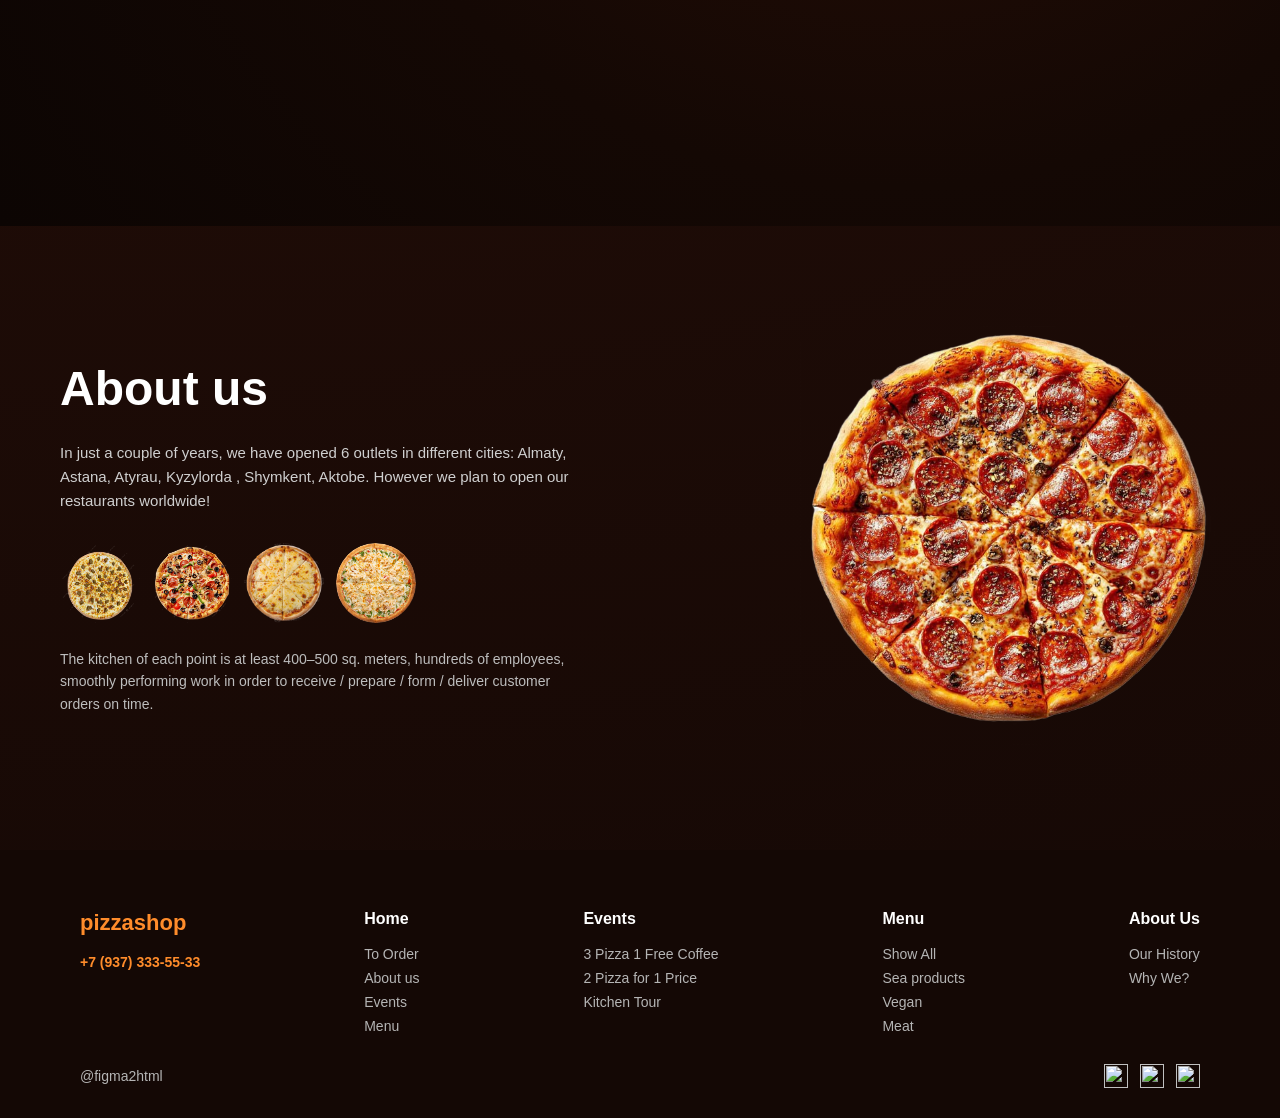
==== commit 60da4c6f: "result" ====
--- a/index.html
+++ b/index.html
@@ -41,7 +41,7 @@
   </div>
 
   <div class="hero-image">
-    <img src="photos/pizza.svg" alt="Pizza">
+    <img src="/result/photos/hero.photo.png" alt="Pizza">
   </div>
 </section>
 
@@ -156,8 +156,7 @@
           <span>1</span>
           <button>+</button>
         </div>
-      </div>
-
+      </div> 
       <button class="order">Order Now</button>
     </div>
 
@@ -170,12 +169,12 @@
 
 <section class="menu-section">
   <div class="menu-header">
-    <img src="photos/2ed23fa0-6f60-4e09-9d28-fa8028e66359.avif" alt="Most popular pizza">
+    <img src="/result/photos/food.avif" alt="Most popular pizza">
     <h2 class="menu-title">MOST POPULAR PIZZA</h2>
   </div>
   <div class="cards">
     <div class="card">
-      <img src="photos/pngtree-seafood-pizza-with-fresh-shrimp-and-savory-seasoning-png-image_15041647 1.png" alt="Argentina Pizza">
+      <img src="/result/photos/argentina.png" alt="Argentina Pizza">
       <div class="title">Argentina</div>
       <div class="desc">Filling: onion, potato, tomato, mushrooms, cheese, olives, meat...</div>
       <div class="sizes">
@@ -196,8 +195,8 @@
     </div>
 
     <div class="card">
-      <img src="photos/Без названия (1) 1 (2).png" alt="Gribnaya Pizza">
-      <div class="title">Gribnaya</div>
+      <img src="/result/photos/mushrooms.pizza.png" alt="Gribnaya Pizza">
+      <div class="title">mushrooms</div>
       <div class="desc">Filling: onion, potato, tomato, mushrooms, cheese, olives, meat...</div>
       <div class="sizes">
         <div class="size">22</div>
@@ -217,7 +216,7 @@
     </div>
 
     <div class="card">
-      <img src="photos/aerial-view-of-a-giant-pizza-topped-with-fresh-tomatoes-and-melted-cheese-png.webp" alt="Tomato Pizza">
+      <img src="/result/photos/tomato.webp" alt="Tomato Pizza">
       <div class="title">Tomato</div>
       <div class="desc">Filling: onion, potato, tomato, mushrooms, cheese, olives, meat...</div>
       <div class="sizes">
@@ -238,7 +237,7 @@
     </div>
 
     <div class="card">
-      <img src="photos/images (1) 1.png" alt="Italian Pizza">
+      <img src="/result/photos/italian 2x.png" alt="Italian Pizza">
       <div class="title">Italian x2</div>
       <div class="desc">Filling: onion, potato, tomato, mushrooms, cheese, olives, meat...</div>
       <div class="sizes">
@@ -287,8 +286,7 @@
               <h3 class="card-title">OUR BLOG</h3>
               <button class="btn">More</button>
             </div>
-          </div>
-
+          </div> 
           <div class="hero-events">
             <h1 class="hero-title">Events</h1>
             <p class="hero-text">
@@ -425,7 +423,5 @@
   </div>
 </footer>
 
-
-
 </body>
 </html>
--- a/style.css
+++ b/style.css
@@ -7,7 +7,7 @@
 
 body {
   background: radial-gradient(circle at top left, #3b160c, #140805);
-  color: #fff;
+  color: #000000;
   min-height: 100vh;
 }
 
@@ -16,6 +16,7 @@
   align-items: center;
   justify-content: space-between;
   padding: 25px 60px;
+  border-bottom: 2px solid orange;
 }
 
 .logo {
@@ -92,10 +93,12 @@
   font-size: 52px;
   line-height: 1.2;
   margin-bottom: 20px;
+  white-space: nowrap;
 }
 
 .hero-text p {
   font-size: 16px;
+  font-weight: 1000;
   color: #cfcfcf;
   margin-bottom: 35px;
 }
@@ -123,8 +126,18 @@
   cursor: pointer;
 }
 
+.hero-image {
+  display: flex;
+  justify-content: center;
+  align-items: center;
+  height: 500px;
+}
+
 .hero-image img {
-  width: 420px;
+  width: 500px;
+  height: 500px;
+  -o-object-fit: contain;
+     object-fit: contain;
 }
 
 .block1 {
@@ -138,6 +151,8 @@
   color: white;
   font-size: 48px;
   margin: 40px 0;
+  border-top: 2px solid orange;
+  padding-top: 20px;
 }
 
 .hyperlinks {
@@ -291,6 +306,7 @@
 }
 
 .menu-section {
+  margin-top: 20px;
   background: #140805;
 }
 
@@ -416,6 +432,7 @@
   line-height: 1.05;
   letter-spacing: 0.6px;
   text-transform: uppercase;
+  color: white;
 }
 
 .btn {
@@ -446,6 +463,7 @@
   font-size: 56px;
   line-height: 1;
   letter-spacing: 0.5px;
+  color: white;
 }
 
 .hero-text {
@@ -510,6 +528,7 @@
 
 .about-text {
   max-width: 520px;
+  color: white;
 }
 
 .about-text h2 {
@@ -607,4 +626,189 @@
 .socials img {
   width: 24px;
   height: 24px;
+}
+
+* {
+  margin: 0;
+  padding: 0;
+  box-sizing: border-box;
+}
+
+body {
+  font-family: Arial, sans-serif;
+}
+
+nav {
+  display: flex;
+  justify-content: space-between;
+  align-items: center;
+  padding: 16px;
+}
+
+nav ul {
+  display: flex;
+  list-style: none;
+  gap: 24px;
+}
+
+nav a {
+  text-decoration: none;
+  color: #000;
+  font-size: 16px;
+}
+
+.menu-btn {
+  display: none;
+  font-size: 24px;
+  cursor: pointer;
+}
+
+main {
+  padding-top: 80px;
+}
+
+@media (max-width: 767px) {
+  nav ul {
+    display: none;
+    flex-direction: column;
+    gap: 16px;
+  }
+  nav ul.active {
+    display: flex;
+  }
+  .menu-btn {
+    display: block;
+  }
+}
+@media (max-width: 1024px) {
+  .header {
+    padding: 20px 30px;
+  }
+  .nav {
+    gap: 24px;
+  }
+  .hero {
+    padding: 60px 30px;
+    gap: 40px;
+  }
+  .hero-text h1 {
+    font-size: 42px;
+    white-space: normal;
+  }
+  .hero-image img {
+    width: 380px;
+    height: 380px;
+  }
+  .cards {
+    flex-wrap: wrap;
+    justify-content: center;
+  }
+  .card {
+    width: 300px;
+  }
+  .grid {
+    grid-template-columns: repeat(4, 1fr);
+  }
+  .hero-events {
+    grid-column: 3/5;
+  }
+  .about-content {
+    gap: 40px;
+  }
+  .about-image img {
+    width: 320px;
+  }
+  .footer-container {
+    flex-wrap: wrap;
+    gap: 30px;
+  }
+}
+@media (max-width: 767px) {
+  .header {
+    flex-direction: column;
+    gap: 15px;
+    padding: 20px;
+  }
+  .nav {
+    flex-wrap: wrap;
+    justify-content: center;
+    gap: 20px;
+  }
+  .login-btn {
+    width: 100%;
+    max-width: 220px;
+  }
+  /* HERO */
+  .hero {
+    flex-direction: column;
+    padding: 40px 20px;
+    text-align: center;
+  }
+  .hero-text {
+    max-width: 100%;
+  }
+  .hero-text h1 {
+    font-size: 34px;
+  }
+  .buttons {
+    flex-direction: column;
+    align-items: center;
+  }
+  .hero-image img {
+    width: 280px;
+    height: 280px;
+  }
+  .hyperlinks {
+    flex-wrap: wrap;
+    gap: 20px;
+  }
+  .cards {
+    flex-direction: column;
+    align-items: center;
+  }
+  .card {
+    width: 100%;
+    max-width: 320px;
+  }
+  .wrap {
+    flex-direction: column;
+  }
+  .decor {
+    display: none;
+  }
+  .grid {
+    grid-template-columns: 1fr;
+  }
+  .hero-events {
+    grid-column: auto;
+    height: auto;
+  }
+  .event-card {
+    height: 180px;
+  }
+  .about {
+    padding: 60px 20px;
+  }
+  .about-content {
+    flex-direction: column;
+    text-align: center;
+  }
+  .about-pizzas {
+    justify-content: center;
+    flex-wrap: wrap;
+  }
+  .about-image img {
+    width: 260px;
+  }
+  .footer {
+    padding: 40px 20px;
+  }
+  .footer-container {
+    flex-direction: column;
+    gap: 30px;
+  }
+  .footer-bottom {
+    flex-direction: column;
+    gap: 15px;
+  }
 }/*# sourceMappingURL=style.css.map */
